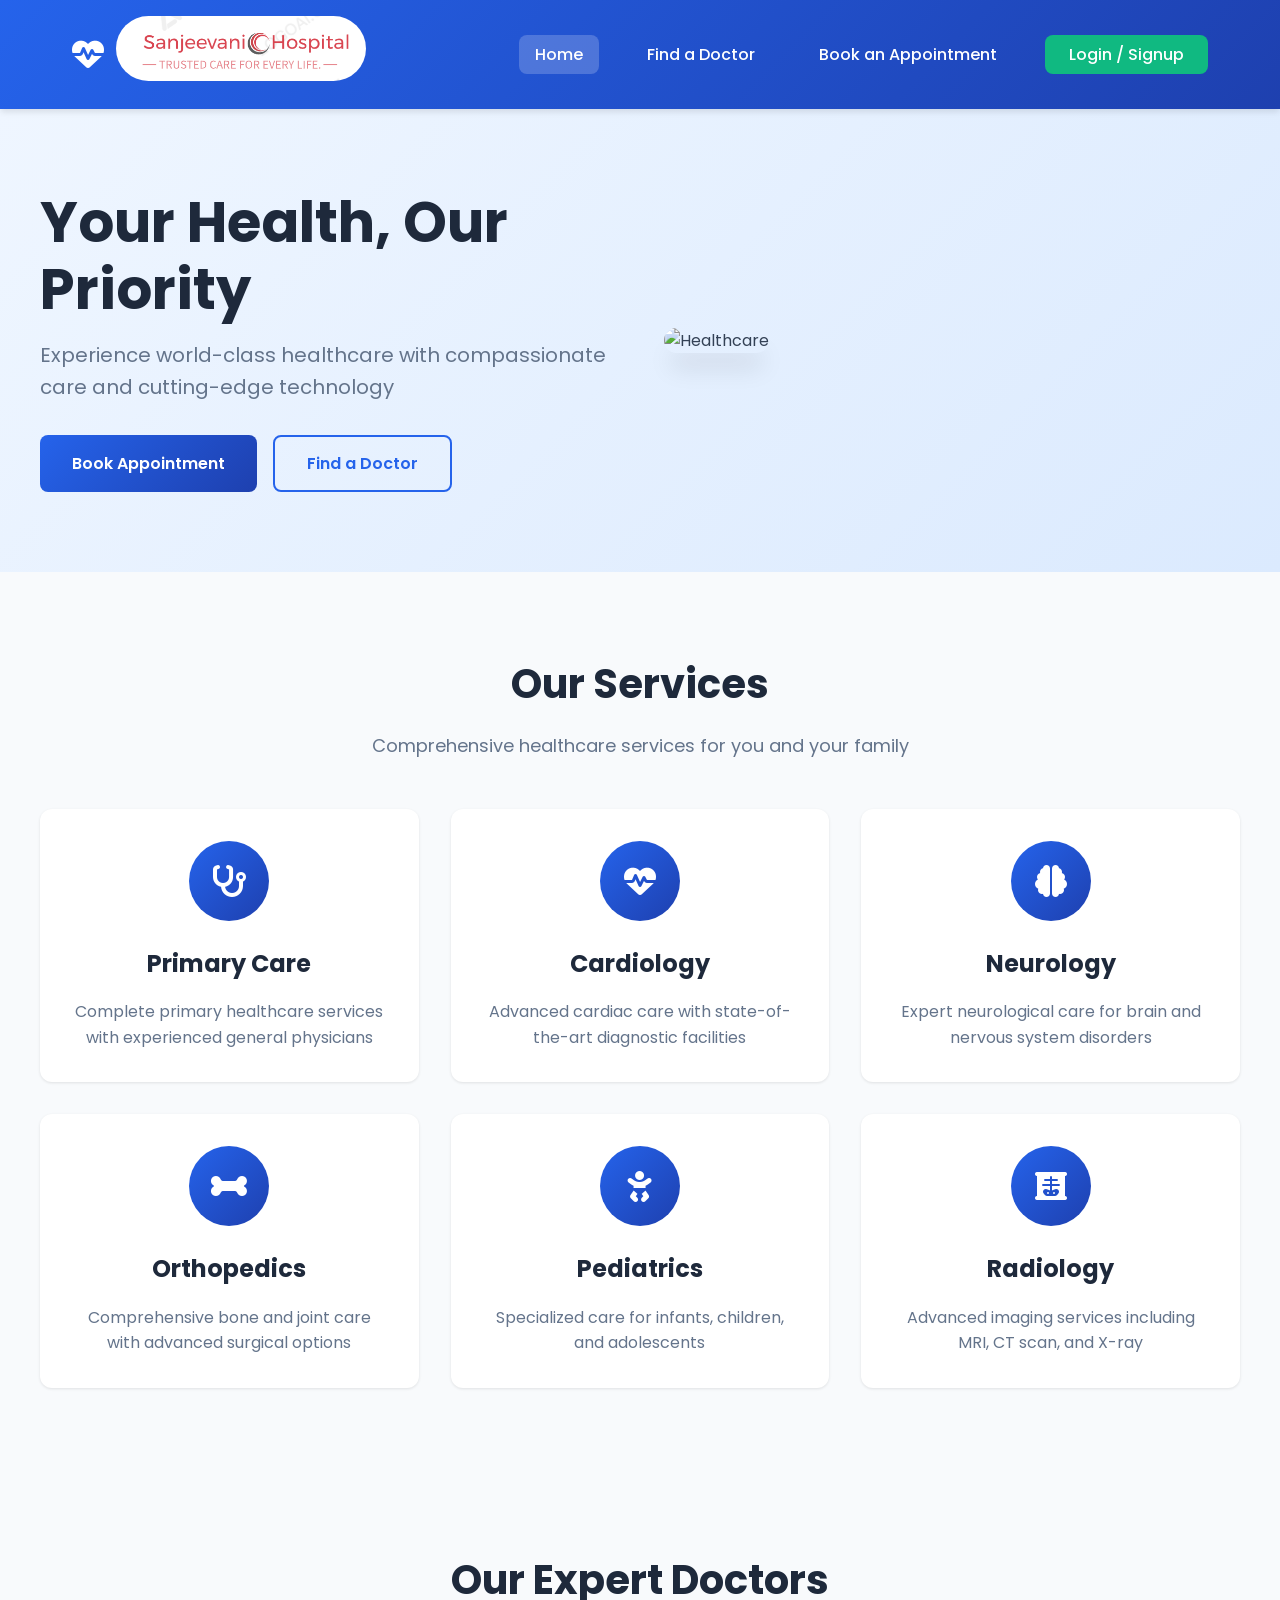
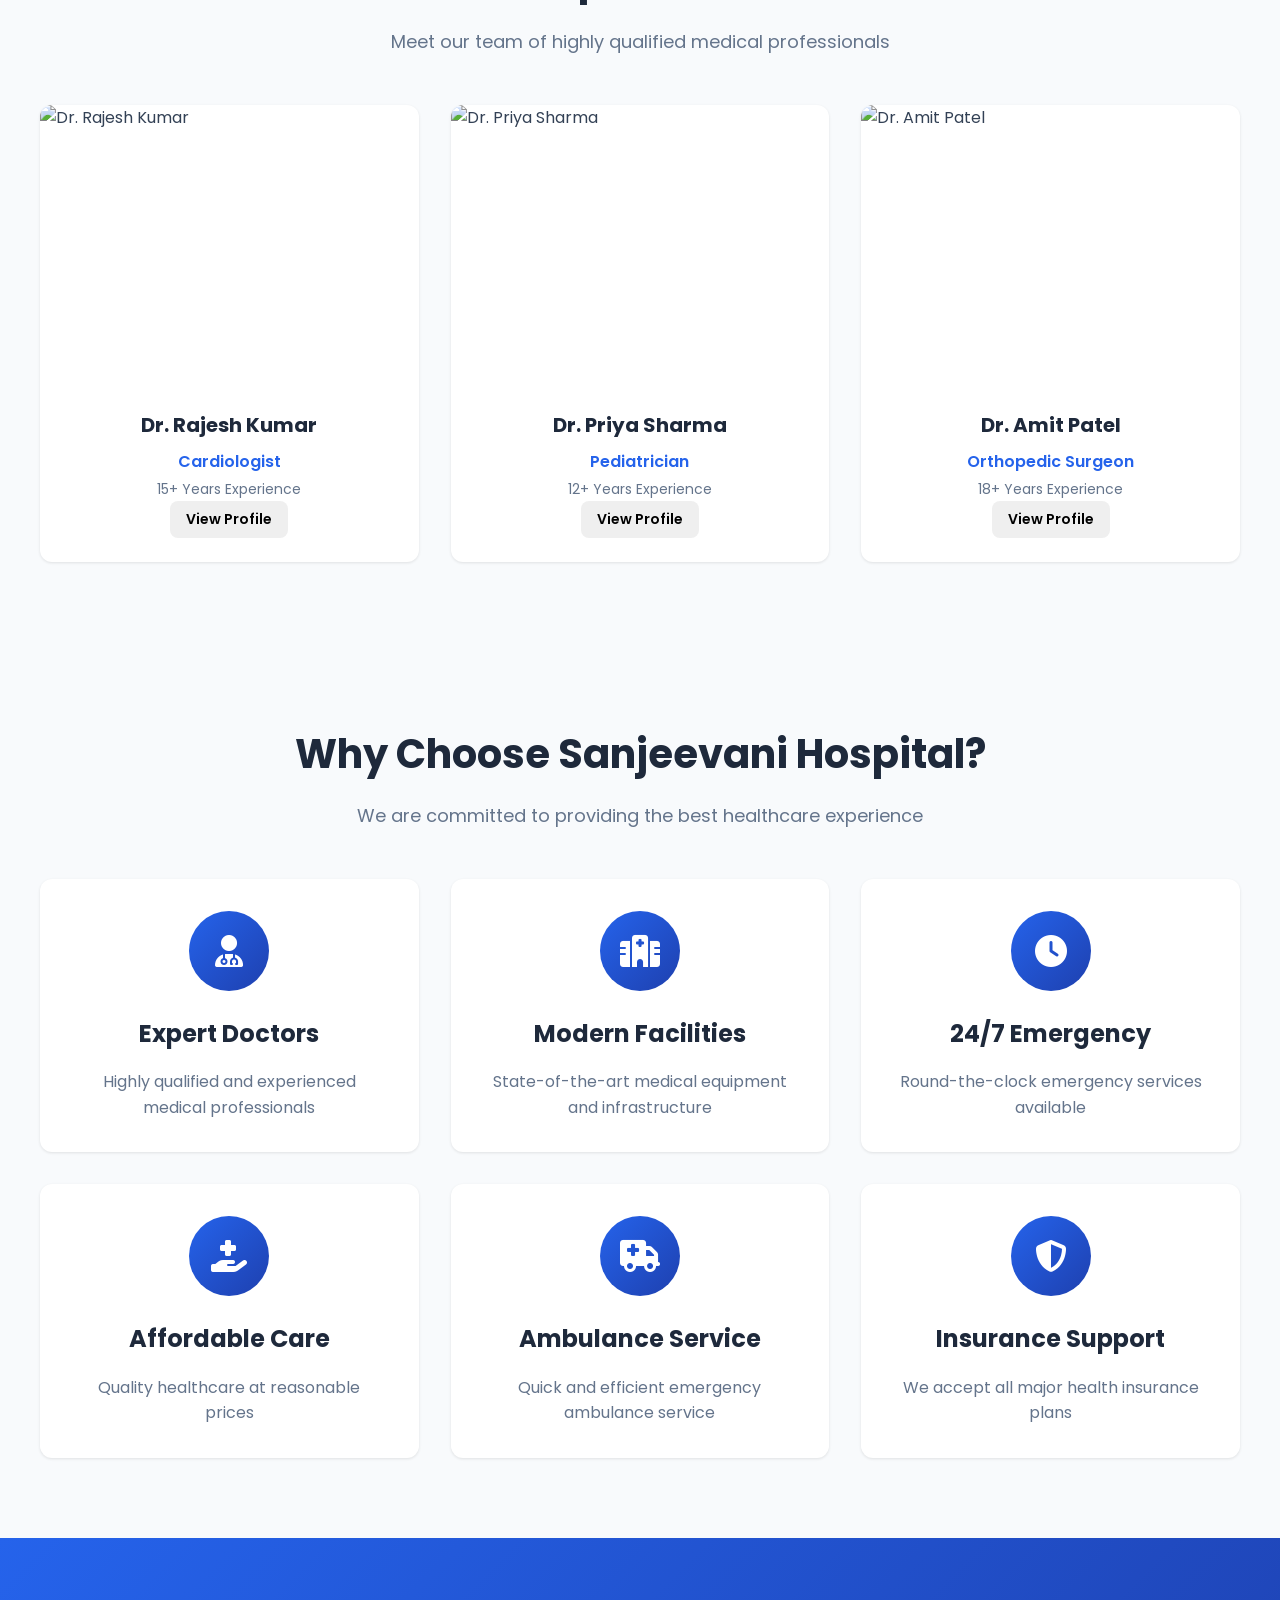
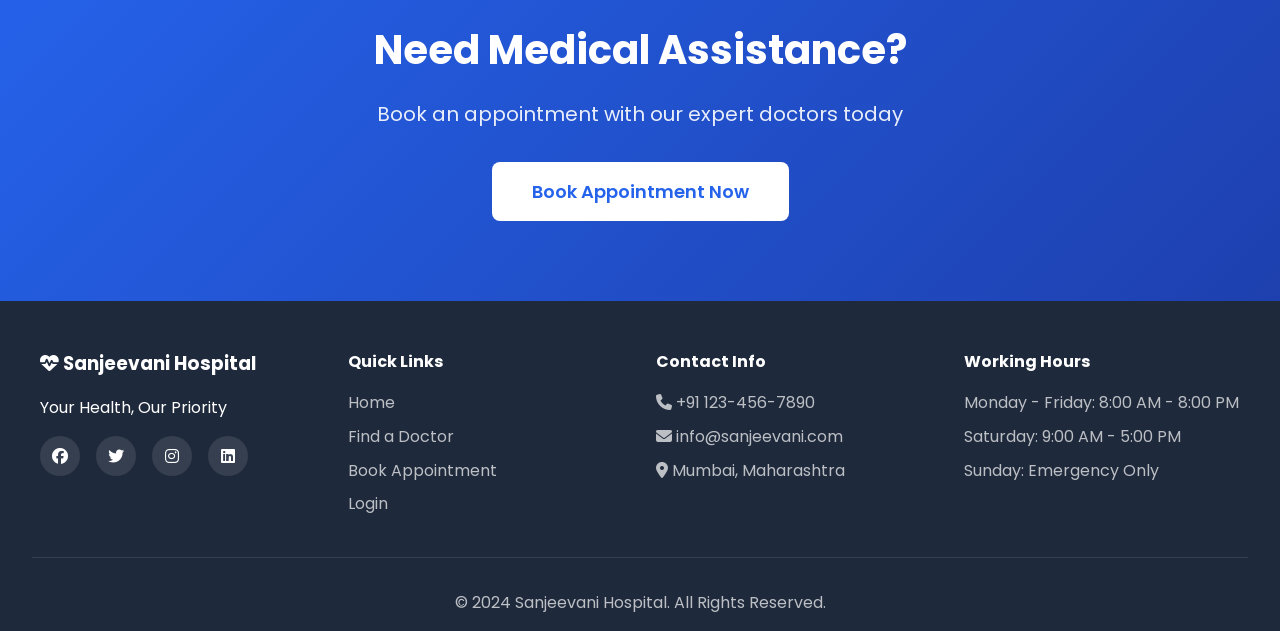
==== index.html @ fcd875a5 "initial frontend" ====
<!doctype html>
<html lang="en">
  <head>
    <meta charset="UTF-8" />
    <link rel="icon" type="image/svg+xml" href="/vite.svg" />
    <meta name="viewport" content="width=device-width, initial-scale=1.0" />
    <title>Sanjeevani Hospital</title>
      <link rel="icon" type="image/png" href="resources\logo1.png">


    <!-- Google Fonts -->
    <link href="https://fonts.googleapis.com/css2?family=Poppins:wght@300;400;500;600;700&family=Roboto:wght@300;400;500;700&display=swap" rel="stylesheet">

    <!-- Font Awesome Icons -->
    <link rel="stylesheet" href="https://cdnjs.cloudflare.com/ajax/libs/font-awesome/6.4.0/css/all.min.css">

    <link rel="stylesheet" href="style.css">
    <meta property="og:image" content="https://bolt.new/static/og_default.png">
    <meta name="twitter:card" content="summary_large_image">
    <meta name="twitter:image" content="https://bolt.new/static/og_default.png">
</head>
  <body>
    <!-- Navigation Bar -->
    <nav class="navbar">
      <div class="nav-container">
        <!-- Left Side: Brand Logo -->
        <div class="brand">
          <i class="fas fa-heartbeat"></i>
          <span><img src="resources\logo.png" width="250px" style="border-radius: 50px;"></span>
        </div>

        <!-- Right Side: Navigation Menu -->
        <ul class="nav-menu">
          <li><a href="#" data-page="home" class="nav-link active">Home</a></li>
          <li><a href="find-doctor.html" data-page="find-doctor" class="nav-link">Find a Doctor</a></li>
          <li><a href="book-appointment.html" data-page="book-appointment" class="nav-link">Book an Appointment</a></li>
          <li><a href="login.html" data-page="login" class="nav-link login-btn">Login / Signup</a></li>
        </ul>

        <!-- Mobile Menu Toggle -->
        <div class="mobile-menu-toggle">
          <i class="fas fa-bars"></i>
        </div>
      </div>
    </nav>

    <!-- Main Content Container -->
    <main id="main-content">
       <!-- Hero Section -->
    <section class="hero-section">
      <div class="hero-container">
        <div class="hero-content">
          <h1 class="hero-title fade-in">Your Health, Our Priority</h1>
          <p class="hero-subtitle fade-in-delay">Experience world-class healthcare with compassionate care and cutting-edge technology</p>
          <div class="hero-buttons fade-in-delay-2">
            <button class="btn btn-primary" data-page="book-appointment">Book Appointment</button>
            <button class="btn btn-secondary" data-page="find-doctor">Find a Doctor</button>
          </div>
        </div>
        <div class="hero-image">
          <img src="https://images.pexels.com/photos/4386467/pexels-photo-4386467.jpeg?auto=compress&cs=tinysrgb&w=800" alt="Healthcare" class="float-animation">
        </div>
      </div>
    </section>

    <!-- Services Section -->
    <section class="services-section">
      <div class="section-container">
        <h2 class="section-title">Our Services</h2>
        <p class="section-subtitle">Comprehensive healthcare services for you and your family</p>

        <div class="services-grid">
          <div class="service-card">
            <div class="service-icon">
              <i class="fas fa-stethoscope"></i>
            </div>
            <h3>Primary Care</h3>
            <p>Complete primary healthcare services with experienced general physicians</p>
          </div>

          <div class="service-card">
            <div class="service-icon">
              <i class="fas fa-heartbeat"></i>
            </div>
            <h3>Cardiology</h3>
            <p>Advanced cardiac care with state-of-the-art diagnostic facilities</p>
          </div>

          <div class="service-card">
            <div class="service-icon">
              <i class="fas fa-brain"></i>
            </div>
            <h3>Neurology</h3>
            <p>Expert neurological care for brain and nervous system disorders</p>
          </div>

          <div class="service-card">
            <div class="service-icon">
              <i class="fas fa-bone"></i>
            </div>
            <h3>Orthopedics</h3>
            <p>Comprehensive bone and joint care with advanced surgical options</p>
          </div>

          <div class="service-card">
            <div class="service-icon">
              <i class="fas fa-baby"></i>
            </div>
            <h3>Pediatrics</h3>
            <p>Specialized care for infants, children, and adolescents</p>
          </div>

          <div class="service-card">
            <div class="service-icon">
              <i class="fas fa-x-ray"></i>
            </div>
            <h3>Radiology</h3>
            <p>Advanced imaging services including MRI, CT scan, and X-ray</p>
          </div>
        </div>
      </div>
    </section>

    <!-- Featured Doctors Section -->
    <section class="featured-doctors-section">
      <div class="section-container">
        <h2 class="section-title">Our Expert Doctors</h2>
        <p class="section-subtitle">Meet our team of highly qualified medical professionals</p>

        <div class="doctors-grid">
          <div class="doctor-card">
            <div class="doctor-image">
              <img src="https://images.pexels.com/photos/5215024/pexels-photo-5215024.jpeg?auto=compress&cs=tinysrgb&w=400" alt="Dr. Rajesh Kumar">
            </div>
            <div class="doctor-info">
              <h3>Dr. Rajesh Kumar</h3>
              <p class="specialization">Cardiologist</p>
              <p class="experience">15+ Years Experience</p>
              <button class="btn btn-small" data-page="find-doctor">View Profile</button>
            </div>
          </div>

          <div class="doctor-card">
            <div class="doctor-image">
              <img src="https://images.pexels.com/photos/5327585/pexels-photo-5327585.jpeg?auto=compress&cs=tinysrgb&w=400" alt="Dr. Priya Sharma">
            </div>
            <div class="doctor-info">
              <h3>Dr. Priya Sharma</h3>
              <p class="specialization">Pediatrician</p>
              <p class="experience">12+ Years Experience</p>
              <button class="btn btn-small" data-page="find-doctor">View Profile</button>
            </div>
          </div>

          <div class="doctor-card">
            <div class="doctor-image">
              <img src="https://images.pexels.com/photos/5452293/pexels-photo-5452293.jpeg?auto=compress&cs=tinysrgb&w=400" alt="Dr. Amit Patel">
            </div>
            <div class="doctor-info">
              <h3>Dr. Amit Patel</h3>
              <p class="specialization">Orthopedic Surgeon</p>
              <p class="experience">18+ Years Experience</p>
              <button class="btn btn-small" data-page="find-doctor">View Profile</button>
            </div>
          </div>
        </div>
      </div>
    </section>

    <!-- Why Choose Us Section -->
    <section class="why-choose-section">
      <div class="section-container">
        <h2 class="section-title">Why Choose Sanjeevani Hospital?</h2>
        <p class="section-subtitle">We are committed to providing the best healthcare experience</p>

        <div class="features-grid">
          <div class="feature-card">
            <div class="feature-icon">
              <i class="fas fa-user-md"></i>
            </div>
            <h3>Expert Doctors</h3>
            <p>Highly qualified and experienced medical professionals</p>
          </div>

          <div class="feature-card">
            <div class="feature-icon">
              <i class="fas fa-hospital"></i>
            </div>
            <h3>Modern Facilities</h3>
            <p>State-of-the-art medical equipment and infrastructure</p>
          </div>

          <div class="feature-card">
            <div class="feature-icon">
              <i class="fas fa-clock"></i>
            </div>
            <h3>24/7 Emergency</h3>
            <p>Round-the-clock emergency services available</p>
          </div>

          <div class="feature-card">
            <div class="feature-icon">
              <i class="fas fa-hand-holding-medical"></i>
            </div>
            <h3>Affordable Care</h3>
            <p>Quality healthcare at reasonable prices</p>
          </div>

          <div class="feature-card">
            <div class="feature-icon">
              <i class="fas fa-ambulance"></i>
            </div>
            <h3>Ambulance Service</h3>
            <p>Quick and efficient emergency ambulance service</p>
          </div>

          <div class="feature-card">
            <div class="feature-icon">
              <i class="fas fa-shield-alt"></i>
            </div>
            <h3>Insurance Support</h3>
            <p>We accept all major health insurance plans</p>
          </div>
        </div>
      </div>
    </section>

    <!-- Call to Action Section -->
    <section class="cta-section">
      <div class="cta-container">
        <h2>Need Medical Assistance?</h2>
        <p>Book an appointment with our expert doctors today</p>
        <button class="btn btn-large btn-white" data-page="book-appointment">Book Appointment Now</button>
      </div>
    </section>
    </main>

    <!-- Footer -->
    <footer class="footer">
      <div class="footer-container">
        <div class="footer-section">
          <h3><i class="fas fa-heartbeat"></i> Sanjeevani Hospital</h3>
          <p>Your Health, Our Priority</p>
          <div class="social-icons">
            <a href="#"><i class="fab fa-facebook"></i></a>
            <a href="#"><i class="fab fa-twitter"></i></a>
            <a href="#"><i class="fab fa-instagram"></i></a>
            <a href="#"><i class="fab fa-linkedin"></i></a>
          </div>
        </div>

        <div class="footer-section">
          <h4>Quick Links</h4>
          <ul>
            <li><a href="#" data-page="home">Home</a></li>
            <li><a href="#" data-page="find-doctor">Find a Doctor</a></li>
            <li><a href="#" data-page="book-appointment">Book Appointment</a></li>
            <li><a href="#" data-page="login">Login</a></li>
          </ul>
        </div>

        <div class="footer-section">
          <h4>Contact Info</h4>
          <ul>
            <li><i class="fas fa-phone"></i> +91 123-456-7890</li>
            <li><i class="fas fa-envelope"></i> info@sanjeevani.com</li>
            <li><i class="fas fa-map-marker-alt"></i> Mumbai, Maharashtra</li>
          </ul>
        </div>

        <div class="footer-section">
          <h4>Working Hours</h4>
          <ul>
            <li>Monday - Friday: 8:00 AM - 8:00 PM</li>
            <li>Saturday: 9:00 AM - 5:00 PM</li>
            <li>Sunday: Emergency Only</li>
          </ul>
        </div>
      </div>

      <div class="footer-bottom">
        <p>&copy; 2024 Sanjeevani Hospital. All Rights Reserved.</p>
      </div>
    </footer>

    <script type="module" src="/main.js"></script>
  </body>
</html>
---- style.css ----
* {
  margin: 0;
  padding: 0;
  box-sizing: border-box;
}

:root {
  --primary-color: #2563eb;
  --secondary-color: #10b981;
  --accent-color: #f59e0b;
  --danger-color: #ef4444;
  --dark-color: #1e293b;
  --light-color: #f8fafc;
  --text-dark: #334155;
  --text-light: #64748b;
  --border-color: #e2e8f0;
  --shadow: 0 1px 3px 0 rgb(0 0 0 / 0.1);
  --shadow-md: 0 4px 6px -1px rgb(0 0 0 / 0.1);
  --shadow-lg: 0 10px 15px -3px rgb(0 0 0 / 0.1);
  --shadow-xl: 0 20px 25px -5px rgb(0 0 0 / 0.1);
}

body {
  font-family: 'Poppins', sans-serif;
  background-color: var(--light-color);
  color: var(--text-dark);
  line-height: 1.6;
  overflow-x: hidden;
}

a {
  text-decoration: none;
  color: inherit;
}

img {
  max-width: 100%;
  height: auto;
}

.navbar {
  background: linear-gradient(135deg, var(--primary-color), #1e40af);
  padding: 1rem 0;
  position: sticky;
  top: 0;
  z-index: 1000;
  box-shadow: var(--shadow-md);
}

.nav-container {
  max-width: 1200px;
  margin: 0 auto;
  padding: 0 2rem;
  display: flex;
  justify-content: space-between;
  align-items: center;
}

.brand {
  display: flex;
  align-items: center;
  gap: 0.75rem;
  color: white;
  font-size: 1.5rem;
  font-weight: 700;
  cursor: pointer;
}

.brand i {
  font-size: 2rem;
  animation: pulse 2s infinite;
}

.nav-menu {
  display: flex;
  gap: 2rem;
  list-style: none;
  align-items: center;
}

.nav-link {
  color: white;
  font-weight: 500;
  padding: 0.5rem 1rem;
  border-radius: 8px;
  transition: all 0.3s ease;
  position: relative;
}

.nav-link:hover {
  background-color: rgba(255, 255, 255, 0.1);
  transform: translateY(-2px);
}

.nav-link.active {
  background-color: rgba(255, 255, 255, 0.2);
}

.nav-link.login-btn {
  background-color: var(--secondary-color);
  padding: 0.5rem 1.5rem;
}

.nav-link.login-btn:hover {
  background-color: #059669;
  transform: translateY(-2px);
}

.mobile-menu-toggle {
  display: none;
  color: white;
  font-size: 1.5rem;
  cursor: pointer;
}

#main-content {
  min-height: calc(100vh - 80px);
  padding-top: 0;
}

.hero-section {
  background: linear-gradient(135deg, #eff6ff 0%, #dbeafe 100%);
  padding: 5rem 2rem;
}

.hero-container {
  max-width: 1200px;
  margin: 0 auto;
  display: grid;
  grid-template-columns: 1fr 1fr;
  gap: 3rem;
  align-items: center;
}

.hero-content {
  text-align: left;
}

.hero-title {
  font-size: 3.5rem;
  font-weight: 700;
  color: var(--dark-color);
  line-height: 1.2;
  margin-bottom: 1rem;
}

.hero-subtitle {
  font-size: 1.25rem;
  color: var(--text-light);
  margin-bottom: 2rem;
}

.hero-buttons {
  display: flex;
  gap: 1rem;
  flex-wrap: wrap;
}

.hero-image img {
  border-radius: 20px;
  box-shadow: var(--shadow-xl);
  width: 100%;
  height: auto;
}

.btn {
  padding: 0.875rem 2rem;
  border: none;
  border-radius: 8px;
  font-weight: 600;
  cursor: pointer;
  transition: all 0.3s ease;
  display: inline-flex;
  align-items: center;
  gap: 0.5rem;
  font-family: inherit;
  font-size: 1rem;
}

.btn-primary {
  background: linear-gradient(135deg, var(--primary-color), #1e40af);
  color: white;
}

.btn-primary:hover {
  transform: translateY(-2px);
  box-shadow: var(--shadow-lg);
}

.btn-secondary {
  background-color: transparent;
  color: var(--primary-color);
  border: 2px solid var(--primary-color);
}

.btn-secondary:hover {
  background-color: var(--primary-color);
  color: white;
  transform: translateY(-2px);
}

.btn-small {
  padding: 0.5rem 1rem;
  font-size: 0.875rem;
}

.btn-large {
  padding: 1rem 2.5rem;
  font-size: 1.125rem;
}

.btn-block {
  width: 100%;
  justify-content: center;
}

.btn-white {
  background-color: white;
  color: var(--primary-color);
}

.btn-white:hover {
  background-color: var(--light-color);
  transform: translateY(-2px);
}

.services-section,
.featured-doctors-section,
.why-choose-section {
  padding: 5rem 2rem;
}

.section-container {
  max-width: 1200px;
  margin: 0 auto;
}

.section-title {
  font-size: 2.5rem;
  font-weight: 700;
  text-align: center;
  color: var(--dark-color);
  margin-bottom: 1rem;
}

.section-subtitle {
  text-align: center;
  color: var(--text-light);
  font-size: 1.125rem;
  margin-bottom: 3rem;
}

.services-grid,
.features-grid {
  display: grid;
  grid-template-columns: repeat(auto-fit, minmax(300px, 1fr));
  gap: 2rem;
}

.service-card,
.feature-card {
  background: white;
  padding: 2rem;
  border-radius: 12px;
  box-shadow: var(--shadow);
  transition: all 0.3s ease;
  text-align: center;
}

.service-card:hover,
.feature-card:hover {
  transform: translateY(-10px);
  box-shadow: var(--shadow-xl);
}

.service-icon,
.feature-icon {
  width: 80px;
  height: 80px;
  margin: 0 auto 1.5rem;
  background: linear-gradient(135deg, var(--primary-color), #1e40af);
  border-radius: 50%;
  display: flex;
  align-items: center;
  justify-content: center;
  color: white;
  font-size: 2rem;
}

.service-card h3,
.feature-card h3 {
  font-size: 1.5rem;
  margin-bottom: 1rem;
  color: var(--dark-color);
}

.service-card p,
.feature-card p {
  color: var(--text-light);
}

.doctors-grid {
  display: grid;
  grid-template-columns: repeat(auto-fit, minmax(280px, 1fr));
  gap: 2rem;
}

.doctor-card {
  background: white;
  border-radius: 12px;
  overflow: hidden;
  box-shadow: var(--shadow);
  transition: all 0.3s ease;
}

.doctor-card:hover {
  transform: translateY(-10px);
  box-shadow: var(--shadow-xl);
}

.doctor-image {
  height: 280px;
  overflow: hidden;
}

.doctor-image img {
  width: 100%;
  height: 100%;
  object-fit: cover;
  transition: transform 0.3s ease;
}

.doctor-card:hover .doctor-image img {
  transform: scale(1.1);
}

.doctor-info {
  padding: 1.5rem;
  text-align: center;
}

.doctor-info h3 {
  font-size: 1.25rem;
  color: var(--dark-color);
  margin-bottom: 0.5rem;
}

.specialization {
  color: var(--primary-color);
  font-weight: 600;
  margin-bottom: 0.25rem;
}

.experience {
  color: var(--text-light);
  font-size: 0.875rem;
}

.cta-section {
  background: linear-gradient(135deg, var(--primary-color), #1e40af);
  padding: 5rem 2rem;
  text-align: center;
  color: white;
}

.cta-container h2 {
  font-size: 2.5rem;
  margin-bottom: 1rem;
}

.cta-container p {
  font-size: 1.25rem;
  margin-bottom: 2rem;
  opacity: 0.9;
}

.footer {
  background-color: var(--dark-color);
  color: white;
  padding: 3rem 2rem 1rem;
}

.footer-container {
  max-width: 1200px;
  margin: 0 auto;
  display: grid;
  grid-template-columns: repeat(auto-fit, minmax(250px, 1fr));
  gap: 2rem;
  margin-bottom: 2rem;
}

.footer-section h3,
.footer-section h4 {
  margin-bottom: 1rem;
}

.footer-section ul {
  list-style: none;
}

.footer-section ul li {
  margin-bottom: 0.5rem;
  color: rgba(255, 255, 255, 0.7);
}

.footer-section ul li:hover {
  color: white;
  cursor: pointer;
}

.social-icons {
  display: flex;
  gap: 1rem;
  margin-top: 1rem;
}

.social-icons a {
  width: 40px;
  height: 40px;
  background-color: rgba(255, 255, 255, 0.1);
  border-radius: 50%;
  display: flex;
  align-items: center;
  justify-content: center;
  transition: all 0.3s ease;
}

.social-icons a:hover {
  background-color: var(--primary-color);
  transform: translateY(-3px);
}

.footer-bottom {
  text-align: center;
  padding-top: 2rem;
  border-top: 1px solid rgba(255, 255, 255, 0.1);
  color: rgba(255, 255, 255, 0.7);
}

.find-doctor-section {
  padding: 3rem 2rem;
  min-height: calc(100vh - 80px);
}

.page-title {
  font-size: 2.5rem;
  font-weight: 700;
  text-align: center;
  color: var(--dark-color);
  margin-bottom: 0.5rem;
}

.page-subtitle {
  text-align: center;
  color: var(--text-light);
  font-size: 1.125rem;
  margin-bottom: 2rem;
}

.search-filter-container {
  display: flex;
  gap: 1rem;
  margin-bottom: 3rem;
  flex-wrap: wrap;
}

.search-box {
  flex: 1;
  min-width: 300px;
  position: relative;
}

.search-box i {
  position: absolute;
  left: 1rem;
  top: 50%;
  transform: translateY(-50%);
  color: var(--text-light);
}

.search-box input {
  width: 100%;
  padding: 1rem 1rem 1rem 3rem;
  border: 2px solid var(--border-color);
  border-radius: 8px;
  font-size: 1rem;
  font-family: inherit;
  transition: all 0.3s ease;
}

.search-box input:focus {
  outline: none;
  border-color: var(--primary-color);
}

.filter-box select {
  padding: 1rem 2rem;
  border: 2px solid var(--border-color);
  border-radius: 8px;
  font-size: 1rem;
  font-family: inherit;
  cursor: pointer;
  transition: all 0.3s ease;
  background-color: white;
}

.filter-box select:focus {
  outline: none;
  border-color: var(--primary-color);
}

.doctors-list-grid {
  display: grid;
  grid-template-columns: repeat(auto-fill, minmax(320px, 1fr));
  gap: 2rem;
}

.doctor-list-card {
  background: white;
  border-radius: 12px;
  overflow: hidden;
  box-shadow: var(--shadow);
  transition: all 0.3s ease;
}

.doctor-list-card:hover {
  transform: translateY(-5px);
  box-shadow: var(--shadow-xl);
}

.doctor-card-image {
  height: 250px;
  overflow: hidden;
  position: relative;
}

.doctor-card-image img {
  width: 100%;
  height: 100%;
  object-fit: cover;
}

.doctor-rating {
  position: absolute;
  top: 1rem;
  right: 1rem;
  background-color: var(--secondary-color);
  color: white;
  padding: 0.5rem 1rem;
  border-radius: 20px;
  font-weight: 600;
  display: flex;
  align-items: center;
  gap: 0.25rem;
}

.doctor-card-content {
  padding: 1.5rem;
}

.doctor-card-content h3 {
  font-size: 1.25rem;
  color: var(--dark-color);
  margin-bottom: 1rem;
}

.doctor-card-content p {
  color: var(--text-light);
  margin-bottom: 0.75rem;
  display: flex;
  align-items: center;
  gap: 0.5rem;
}

.doctor-card-content p i {
  color: var(--primary-color);
}

.book-appointment-section {
  padding: 3rem 2rem;
  min-height: calc(100vh - 80px);
  background: linear-gradient(135deg, #eff6ff 0%, #dbeafe 100%);
}

.form-container {
  max-width: 900px;
  margin: 0 auto;
  background: white;
  padding: 3rem;
  border-radius: 12px;
  box-shadow: var(--shadow-lg);
}

.appointment-form {
  margin-top: 2rem;
}

.form-grid {
  display: grid;
  grid-template-columns: repeat(auto-fit, minmax(250px, 1fr));
  gap: 1.5rem;
}

.form-group {
  display: flex;
  flex-direction: column;
}

.form-group.full-width {
  grid-column: 1 / -1;
}

.form-group label {
  margin-bottom: 0.5rem;
  font-weight: 500;
  color: var(--dark-color);
  display: flex;
  align-items: center;
  gap: 0.5rem;
}

.form-group label i {
  color: var(--primary-color);
}

.form-group input,
.form-group select,
.form-group textarea {
  padding: 0.875rem;
  border: 2px solid var(--border-color);
  border-radius: 8px;
  font-size: 1rem;
  font-family: inherit;
  transition: all 0.3s ease;
}

.form-group input:focus,
.form-group select:focus,
.form-group textarea:focus {
  outline: none;
  border-color: var(--primary-color);
}

.form-group textarea {
  resize: vertical;
}

.modal {
  display: none;
  position: fixed;
  top: 0;
  left: 0;
  width: 100%;
  height: 100%;
  background-color: rgba(0, 0, 0, 0.5);
  z-index: 2000;
  align-items: center;
  justify-content: center;
  animation: fadeIn 0.3s ease;
}

.modal-content {
  background: white;
  padding: 2rem;
  border-radius: 12px;
  max-width: 500px;
  width: 90%;
  max-height: 90vh;
  overflow-y: auto;
  position: relative;
  animation: slideUp 0.3s ease;
}

.modal-header {
  display: flex;
  justify-content: space-between;
  align-items: center;
  margin-bottom: 1.5rem;
}

.modal-header h2 {
  color: var(--dark-color);
  font-size: 1.75rem;
  display: flex;
  align-items: center;
  gap: 0.5rem;
}

.close-modal {
  background: none;
  border: none;
  font-size: 2rem;
  cursor: pointer;
  color: var(--text-light);
  padding: 0;
  width: 30px;
  height: 30px;
  display: flex;
  align-items: center;
  justify-content: center;
  transition: all 0.3s ease;
}

.close-modal:hover {
  color: var(--danger-color);
  transform: rotate(90deg);
}

.success-modal {
  text-align: center;
}

.success-icon {
  width: 80px;
  height: 80px;
  margin: 0 auto 1rem;
  background: linear-gradient(135deg, var(--secondary-color), #059669);
  border-radius: 50%;
  display: flex;
  align-items: center;
  justify-content: center;
  color: white;
  font-size: 3rem;
}

.appointment-details {
  background-color: var(--light-color);
  padding: 1.5rem;
  border-radius: 8px;
  margin: 1.5rem 0;
  text-align: left;
}

.detail-row {
  padding: 0.5rem 0;
  border-bottom: 1px solid var(--border-color);
  display: flex;
  justify-content: space-between;
}

.detail-row:last-child {
  border-bottom: none;
}

.login-section {
  padding: 3rem 2rem;
  min-height: calc(100vh - 80px);
  background: linear-gradient(135deg, #eff6ff 0%, #dbeafe 100%);
  display: flex;
  align-items: center;
  justify-content: center;
}

.login-container {
  max-width: 900px;
  width: 100%;
}

.login-type-cards {
  display: grid;
  grid-template-columns: repeat(auto-fit, minmax(300px, 1fr));
  gap: 2rem;
  margin-top: 2rem;
}

.login-type-card {
  background: white;
  padding: 3rem;
  border-radius: 12px;
  box-shadow: var(--shadow-lg);
  text-align: center;
  cursor: pointer;
  transition: all 0.3s ease;
}

.login-type-card:hover {
  transform: translateY(-10px);
  box-shadow: var(--shadow-xl);
}

.login-type-icon {
  width: 100px;
  height: 100px;
  margin: 0 auto 1.5rem;
  background: linear-gradient(135deg, var(--primary-color), #1e40af);
  border-radius: 50%;
  display: flex;
  align-items: center;
  justify-content: center;
  color: white;
  font-size: 3rem;
}

.login-type-card h3 {
  font-size: 1.75rem;
  margin-bottom: 1rem;
  color: var(--dark-color);
}

.login-type-card p {
  color: var(--text-light);
}

.login-modal {
  max-width: 450px;
}

.tab-container {
  display: flex;
  gap: 0.5rem;
  margin-bottom: 2rem;
}

.tab-btn {
  flex: 1;
  padding: 0.875rem;
  border: 2px solid var(--border-color);
  background-color: white;
  border-radius: 8px;
  font-weight: 600;
  cursor: pointer;
  transition: all 0.3s ease;
  font-family: inherit;
}

.tab-btn.active {
  background-color: var(--primary-color);
  color: white;
  border-color: var(--primary-color);
}

.auth-form {
  display: none;
}

.auth-form.active {
  display: block;
}

.form-note {
  text-align: center;
  color: var(--text-light);
  font-size: 0.875rem;
  margin-top: 1rem;
}

.dashboard-section {
  padding: 2rem;
  min-height: calc(100vh - 80px);
  background-color: #f1f5f9;
}

.dashboard-header {
  display: flex;
  justify-content: space-between;
  align-items: center;
  margin-bottom: 2rem;
  flex-wrap: wrap;
  gap: 1rem;
}

.dashboard-title h1 {
  font-size: 2rem;
  color: var(--dark-color);
  margin-bottom: 0.25rem;
}

.dashboard-title p {
  color: var(--text-light);
}

.dashboard-container {
  max-width: 1400px;
  margin: 0 auto;
  display: flex;
  flex-direction: column;
  gap: 2rem;
}

.dashboard-card {
  background: white;
  border-radius: 12px;
  box-shadow: var(--shadow);
  overflow: hidden;
}

.card-header {
  padding: 1.5rem;
  border-bottom: 1px solid var(--border-color);
  display: flex;
  justify-content: space-between;
  align-items: center;
  flex-wrap: wrap;
  gap: 1rem;
}

.card-header h2 {
  font-size: 1.5rem;
  color: var(--dark-color);
  display: flex;
  align-items: center;
  gap: 0.5rem;
}

.card-body {
  padding: 1.5rem;
}

.profile-card {
  background: linear-gradient(135deg, var(--primary-color), #1e40af);
  color: white;
}

.profile-card .card-header {
  border-bottom-color: rgba(255, 255, 255, 0.2);
}

.profile-card h2 {
  color: white;
}

.profile-info {
  display: flex;
  gap: 2rem;
  align-items: center;
}

.profile-avatar {
  font-size: 5rem;
  color: rgba(255, 255, 255, 0.9);
}

.profile-details {
  flex: 1;
  display: grid;
  grid-template-columns: repeat(auto-fit, minmax(200px, 1fr));
  gap: 1rem;
}

.detail-item {
  display: flex;
  flex-direction: column;
  gap: 0.25rem;
}

.detail-item label {
  font-size: 0.875rem;
  opacity: 0.9;
  font-weight: 500;
}

.detail-item span {
  font-size: 1.125rem;
  font-weight: 600;
}

.stats-grid {
  display: grid;
  grid-template-columns: repeat(auto-fit, minmax(250px, 1fr));
  gap: 2rem;
}

.stat-card {
  background: white;
  padding: 2rem;
  border-radius: 12px;
  box-shadow: var(--shadow);
  display: flex;
  align-items: center;
  gap: 1.5rem;
  transition: all 0.3s ease;
}

.stat-card:hover {
  transform: translateY(-5px);
  box-shadow: var(--shadow-lg);
}

.stat-icon {
  width: 60px;
  height: 60px;
  border-radius: 12px;
  display: flex;
  align-items: center;
  justify-content: center;
  color: white;
  font-size: 1.75rem;
}

.stat-icon.blue {
  background: linear-gradient(135deg, var(--primary-color), #1e40af);
}

.stat-icon.green {
  background: linear-gradient(135deg, var(--secondary-color), #059669);
}

.stat-icon.orange {
  background: linear-gradient(135deg, var(--accent-color), #d97706);
}

.stat-icon.purple {
  background: linear-gradient(135deg, #8b5cf6, #6d28d9);
}

.stat-info h3 {
  font-size: 2rem;
  font-weight: 700;
  color: var(--dark-color);
  margin-bottom: 0.25rem;
}

.stat-info p {
  color: var(--text-light);
  font-size: 0.875rem;
}

.table-responsive {
  overflow-x: auto;
}

.appointments-table,
.data-table {
  width: 100%;
  border-collapse: collapse;
}

.appointments-table th,
.appointments-table td,
.data-table th,
.data-table td {
  padding: 1rem;
  text-align: left;
  border-bottom: 1px solid var(--border-color);
}

.appointments-table th,
.data-table th {
  background-color: var(--light-color);
  font-weight: 600;
  color: var(--dark-color);
}

.appointments-table tr:hover,
.data-table tr:hover {
  background-color: var(--light-color);
}

.status-badge {
  padding: 0.375rem 0.75rem;
  border-radius: 20px;
  font-size: 0.875rem;
  font-weight: 600;
  display: inline-block;
}

.status-badge.confirmed {
  background-color: #d1fae5;
  color: #065f46;
}

.status-badge.pending {
  background-color: #fef3c7;
  color: #92400e;
}

.status-badge.completed {
  background-color: #dbeafe;
  color: #1e40af;
}

.status-badge.cancelled {
  background-color: #fee2e2;
  color: #991b1b;
}

.empty-state {
  text-align: center;
  padding: 3rem;
}

.empty-state i {
  font-size: 4rem;
  color: var(--text-light);
  margin-bottom: 1rem;
}

.empty-state h3 {
  font-size: 1.5rem;
  color: var(--dark-color);
  margin-bottom: 0.5rem;
}

.empty-state p {
  color: var(--text-light);
  margin-bottom: 1.5rem;
}

.empty-state-small {
  text-align: center;
  padding: 2rem;
  color: var(--text-light);
}

.timeline {
  position: relative;
  padding-left: 2rem;
}

.timeline::before {
  content: '';
  position: absolute;
  left: 0;
  top: 0;
  bottom: 0;
  width: 2px;
  background-color: var(--border-color);
}

.timeline-item {
  position: relative;
  padding-bottom: 1.5rem;
}

.timeline-marker {
  position: absolute;
  left: -2.375rem;
  top: 0.5rem;
  width: 12px;
  height: 12px;
  background-color: var(--primary-color);
  border-radius: 50%;
}

.timeline-date {
  font-size: 0.875rem;
  color: var(--text-light);
  margin-bottom: 0.25rem;
}

.timeline-title {
  font-weight: 600;
  color: var(--dark-color);
  margin-bottom: 0.25rem;
}

.timeline-description {
  color: var(--text-light);
  font-size: 0.875rem;
}

.records-list {
  display: flex;
  flex-direction: column;
  gap: 1rem;
}

.record-item {
  display: flex;
  gap: 1rem;
  padding: 1rem;
  background-color: var(--light-color);
  border-radius: 8px;
  transition: all 0.3s ease;
}

.record-item:hover {
  background-color: #e2e8f0;
  transform: translateX(5px);
}

.record-icon {
  width: 50px;
  height: 50px;
  background: linear-gradient(135deg, var(--primary-color), #1e40af);
  border-radius: 8px;
  display: flex;
  align-items: center;
  justify-content: center;
  color: white;
  font-size: 1.5rem;
  flex-shrink: 0;
}

.record-details h4 {
  color: var(--dark-color);
  margin-bottom: 0.25rem;
}

.record-details p {
  color: var(--text-light);
  font-size: 0.875rem;
  margin-bottom: 0.25rem;
}

.record-details .result {
  color: var(--secondary-color);
  font-weight: 600;
}

.admin-dashboard {
  display: flex;
  min-height: calc(100vh - 80px);
}

.admin-sidebar {
  width: 260px;
  background: linear-gradient(135deg, var(--dark-color), #0f172a);
  color: white;
  display: flex;
  flex-direction: column;
}

.sidebar-header {
  padding: 2rem 1.5rem;
  font-size: 1.5rem;
  font-weight: 700;
  display: flex;
  align-items: center;
  gap: 0.75rem;
  border-bottom: 1px solid rgba(255, 255, 255, 0.1);
}

.sidebar-nav {
  flex: 1;
  padding: 1.5rem 0;
}

.sidebar-link {
  display: flex;
  align-items: center;
  gap: 1rem;
  padding: 1rem 1.5rem;
  color: rgba(255, 255, 255, 0.7);
  transition: all 0.3s ease;
  font-weight: 500;
}

.sidebar-link:hover {
  background-color: rgba(255, 255, 255, 0.1);
  color: white;
}

.sidebar-link.active {
  background-color: var(--primary-color);
  color: white;
}

.sidebar-logout {
  margin: 1.5rem;
}

.admin-main {
  flex: 1;
  background-color: #f1f5f9;
  overflow-y: auto;
}

.admin-header {
  background: white;
  padding: 2rem;
  border-bottom: 1px solid var(--border-color);
}

.admin-header h1 {
  font-size: 2rem;
  color: var(--dark-color);
  margin-bottom: 0.25rem;
}

.admin-header p {
  color: var(--text-light);
}

#admin-content {
  padding: 2rem;
}

.admin-tab-content {
  display: flex;
  flex-direction: column;
  gap: 2rem;
}

.admin-stats-grid {
  display: grid;
  grid-template-columns: repeat(auto-fit, minmax(250px, 1fr));
  gap: 2rem;
}

.admin-stat-card {
  background: white;
  padding: 2rem;
  border-radius: 12px;
  box-shadow: var(--shadow);
  display: flex;
  align-items: center;
  gap: 1.5rem;
  transition: all 0.3s ease;
}

.admin-stat-card:hover {
  transform: translateY(-5px);
  box-shadow: var(--shadow-lg);
}

.stat-details h3 {
  font-size: 2.5rem;
  font-weight: 700;
  color: var(--dark-color);
  margin-bottom: 0.25rem;
}

.stat-details p {
  color: var(--text-light);
}

.charts-grid {
  display: grid;
  grid-template-columns: repeat(auto-fit, minmax(400px, 1fr));
  gap: 2rem;
}

.chart-card {
  background: white;
  padding: 2rem;
  border-radius: 12px;
  box-shadow: var(--shadow);
}

.chart-card h3 {
  font-size: 1.25rem;
  color: var(--dark-color);
  margin-bottom: 1.5rem;
  display: flex;
  align-items: center;
  gap: 0.5rem;
}

.bar-chart {
  display: flex;
  gap: 1rem;
  align-items: flex-end;
  height: 250px;
}

.bar-item {
  flex: 1;
  display: flex;
  flex-direction: column;
  align-items: center;
  gap: 0.5rem;
}

.bar {
  width: 100%;
  background: linear-gradient(135deg, var(--primary-color), #1e40af);
  border-radius: 4px 4px 0 0;
  display: flex;
  align-items: flex-end;
  justify-content: center;
  padding-bottom: 0.5rem;
  min-height: 30px;
  transition: all 0.3s ease;
  position: relative;
}

.bar:hover {
  opacity: 0.8;
}

.bar-value {
  color: white;
  font-weight: 600;
  font-size: 0.875rem;
}

.bar-label {
  font-size: 0.875rem;
  color: var(--text-light);
}

.pie-chart-legend {
  display: flex;
  flex-direction: column;
  gap: 1rem;
}

.legend-item {
  display: flex;
  align-items: center;
  gap: 1rem;
}

.legend-color {
  width: 20px;
  height: 20px;
  border-radius: 4px;
}

.legend-label {
  flex: 1;
  color: var(--text-dark);
}

.legend-value {
  font-weight: 600;
  color: var(--dark-color);
}

.admin-card {
  background: white;
  padding: 2rem;
  border-radius: 12px;
  box-shadow: var(--shadow);
}

.admin-card h3 {
  font-size: 1.5rem;
  color: var(--dark-color);
  margin-bottom: 1.5rem;
  display: flex;
  align-items: center;
  gap: 0.5rem;
}

.card-header-with-action {
  display: flex;
  justify-content: space-between;
  align-items: center;
  margin-bottom: 1.5rem;
  flex-wrap: wrap;
  gap: 1rem;
}

.filter-group {
  display: flex;
  gap: 1rem;
}

.btn-icon {
  background: none;
  border: none;
  color: var(--primary-color);
  font-size: 1.125rem;
  cursor: pointer;
  padding: 0.5rem;
  transition: all 0.3s ease;
}

.btn-icon:hover {
  color: var(--dark-color);
  transform: scale(1.1);
}

.schedules-grid {
  display: grid;
  grid-template-columns: repeat(auto-fill, minmax(300px, 1fr));
  gap: 1.5rem;
}

.schedule-card {
  background: white;
  border: 2px solid var(--border-color);
  border-radius: 12px;
  padding: 1.5rem;
  transition: all 0.3s ease;
}

.schedule-card:hover {
  border-color: var(--primary-color);
  box-shadow: var(--shadow-md);
}

.schedule-header {
  display: flex;
  justify-content: space-between;
  align-items: start;
  margin-bottom: 1rem;
}

.schedule-header h4 {
  color: var(--dark-color);
  font-size: 1.125rem;
}

.specialization-badge {
  background-color: var(--light-color);
  color: var(--primary-color);
  padding: 0.25rem 0.75rem;
  border-radius: 20px;
  font-size: 0.75rem;
  font-weight: 600;
}

.schedule-body p {
  color: var(--text-light);
  display: flex;
  align-items: center;
  gap: 0.5rem;
}

.no-data {
  text-align: center;
  color: var(--text-light);
  padding: 2rem;
}

.error-section {
  min-height: calc(100vh - 80px);
  display: flex;
  align-items: center;
  justify-content: center;
  background: linear-gradient(135deg, #eff6ff 0%, #dbeafe 100%);
}

.error-container {
  text-align: center;
  background: white;
  padding: 3rem;
  border-radius: 12px;
  box-shadow: var(--shadow-lg);
}

.error-container i {
  font-size: 4rem;
  color: var(--accent-color);
  margin-bottom: 1rem;
}

.error-container h2 {
  font-size: 2rem;
  color: var(--dark-color);
  margin-bottom: 1rem;
}

.error-container p {
  color: var(--text-light);
  margin-bottom: 2rem;
}

.notification {
  position: fixed;
  top: 100px;
  right: 2rem;
  background: white;
  padding: 1rem 1.5rem;
  border-radius: 8px;
  box-shadow: var(--shadow-xl);
  display: flex;
  align-items: center;
  gap: 1rem;
  z-index: 3000;
  transform: translateX(400px);
  transition: transform 0.3s ease;
}

.notification.show {
  transform: translateX(0);
}

.notification.success {
  border-left: 4px solid var(--secondary-color);
}

.notification.error {
  border-left: 4px solid var(--danger-color);
}

.notification i {
  font-size: 1.5rem;
}

.notification.success i {
  color: var(--secondary-color);
}

.notification.error i {
  color: var(--danger-color);
}

@keyframes fadeIn {
  from {
    opacity: 0;
  }
  to {
    opacity: 1;
  }
}

@keyframes slideUp {
  from {
    transform: translateY(50px);
    opacity: 0;
  }
  to {
    transform: translateY(0);
    opacity: 1;
  }
}

@keyframes pulse {
  0%, 100% {
    transform: scale(1);
  }
  50% {
    transform: scale(1.1);
  }
}

.fade-in {
  animation: fadeIn 1s ease;
}

.fade-in-delay {
  animation: fadeIn 1s ease 0.3s both;
}

.fade-in-delay-2 {
  animation: fadeIn 1s ease 0.6s both;
}

.float-animation {
  animation: float 3s ease-in-out infinite;
}

@keyframes float {
  0%, 100% {
    transform: translateY(0);
  }
  50% {
    transform: translateY(-20px);
  }
}

@media (max-width: 768px) {
  .nav-menu {
    display: none;
  }

  .mobile-menu-toggle {
    display: block;
  }

  .hero-container {
    grid-template-columns: 1fr;
  }

  .hero-title {
    font-size: 2.5rem;
  }

  .services-grid,
  .features-grid,
  .doctors-grid {
    grid-template-columns: 1fr;
  }

  .form-container {
    padding: 2rem 1.5rem;
  }

  .admin-dashboard {
    flex-direction: column;
  }

  .admin-sidebar {
    width: 100%;
  }

  .sidebar-nav {
    display: grid;
    grid-template-columns: repeat(auto-fit, minmax(150px, 1fr));
    padding: 1rem;
  }

  .profile-info {
    flex-direction: column;
    text-align: center;
  }

  .charts-grid {
    grid-template-columns: 1fr;
  }
}
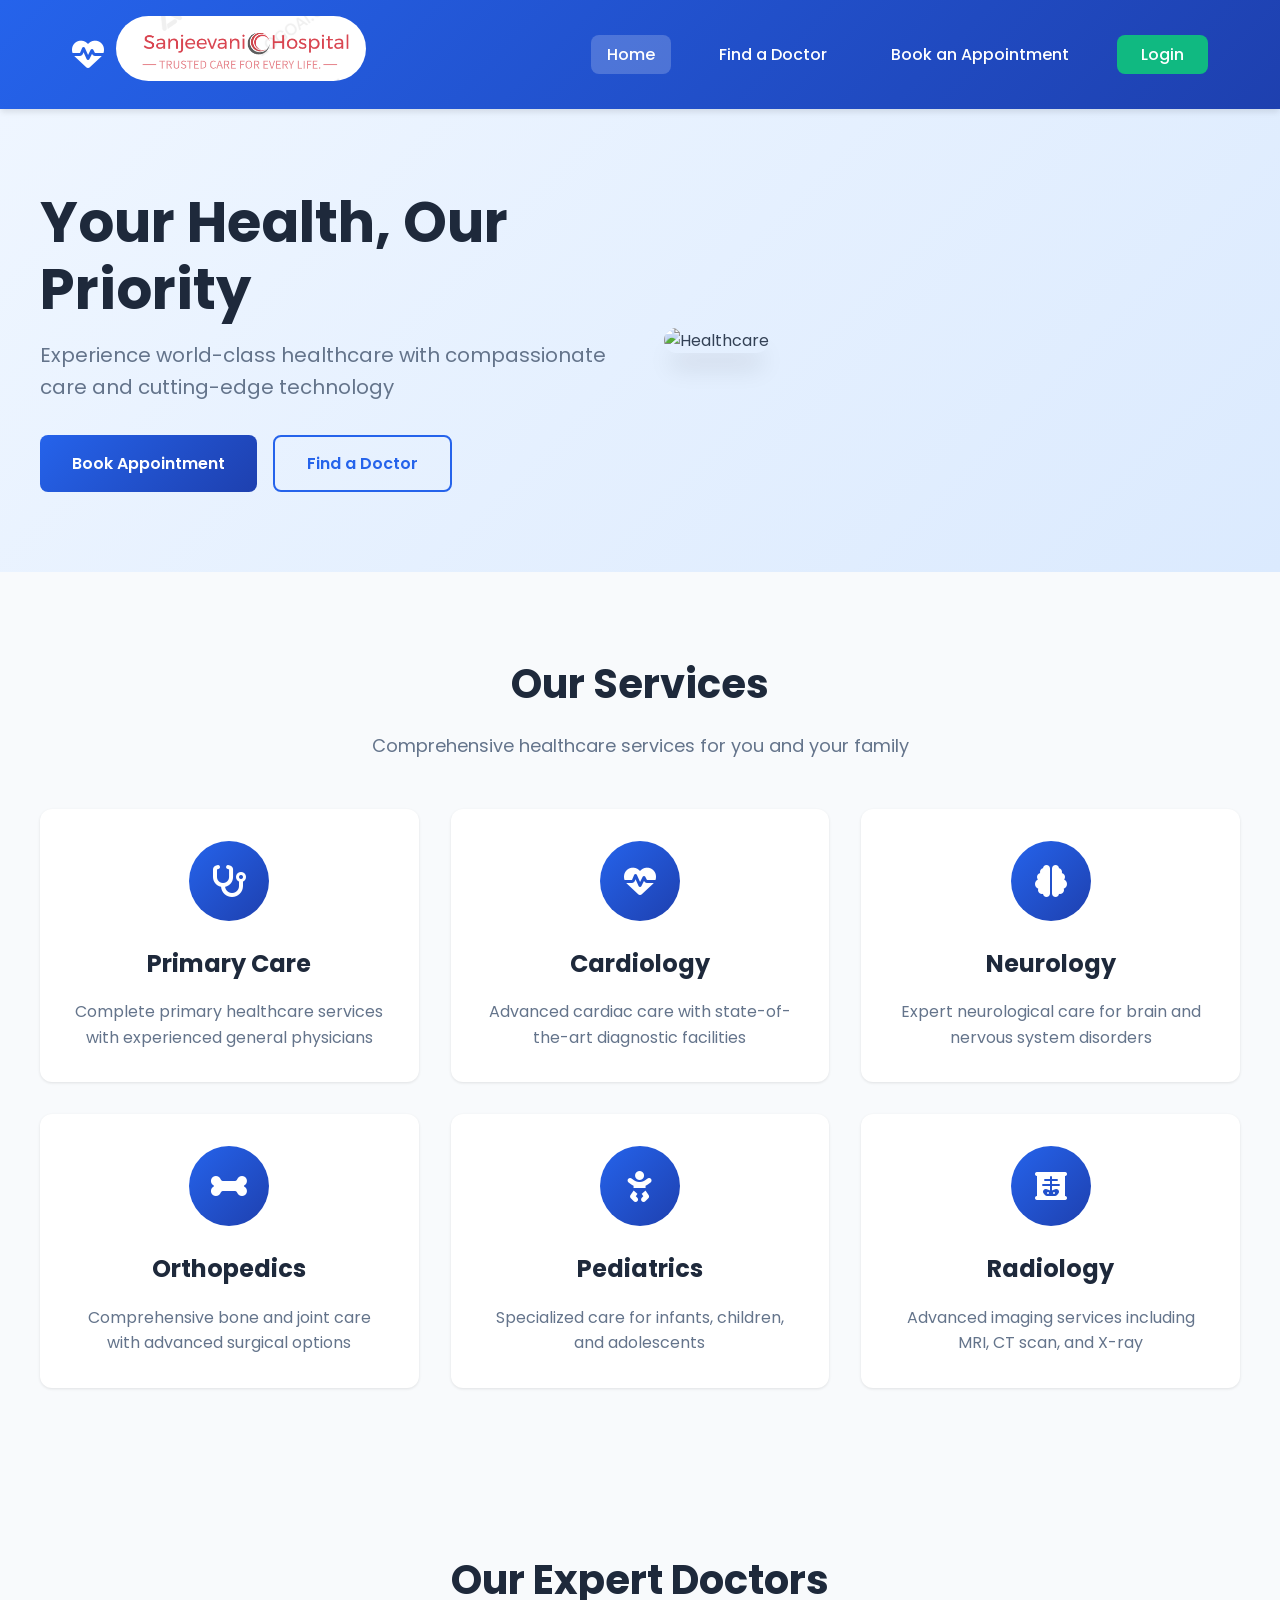
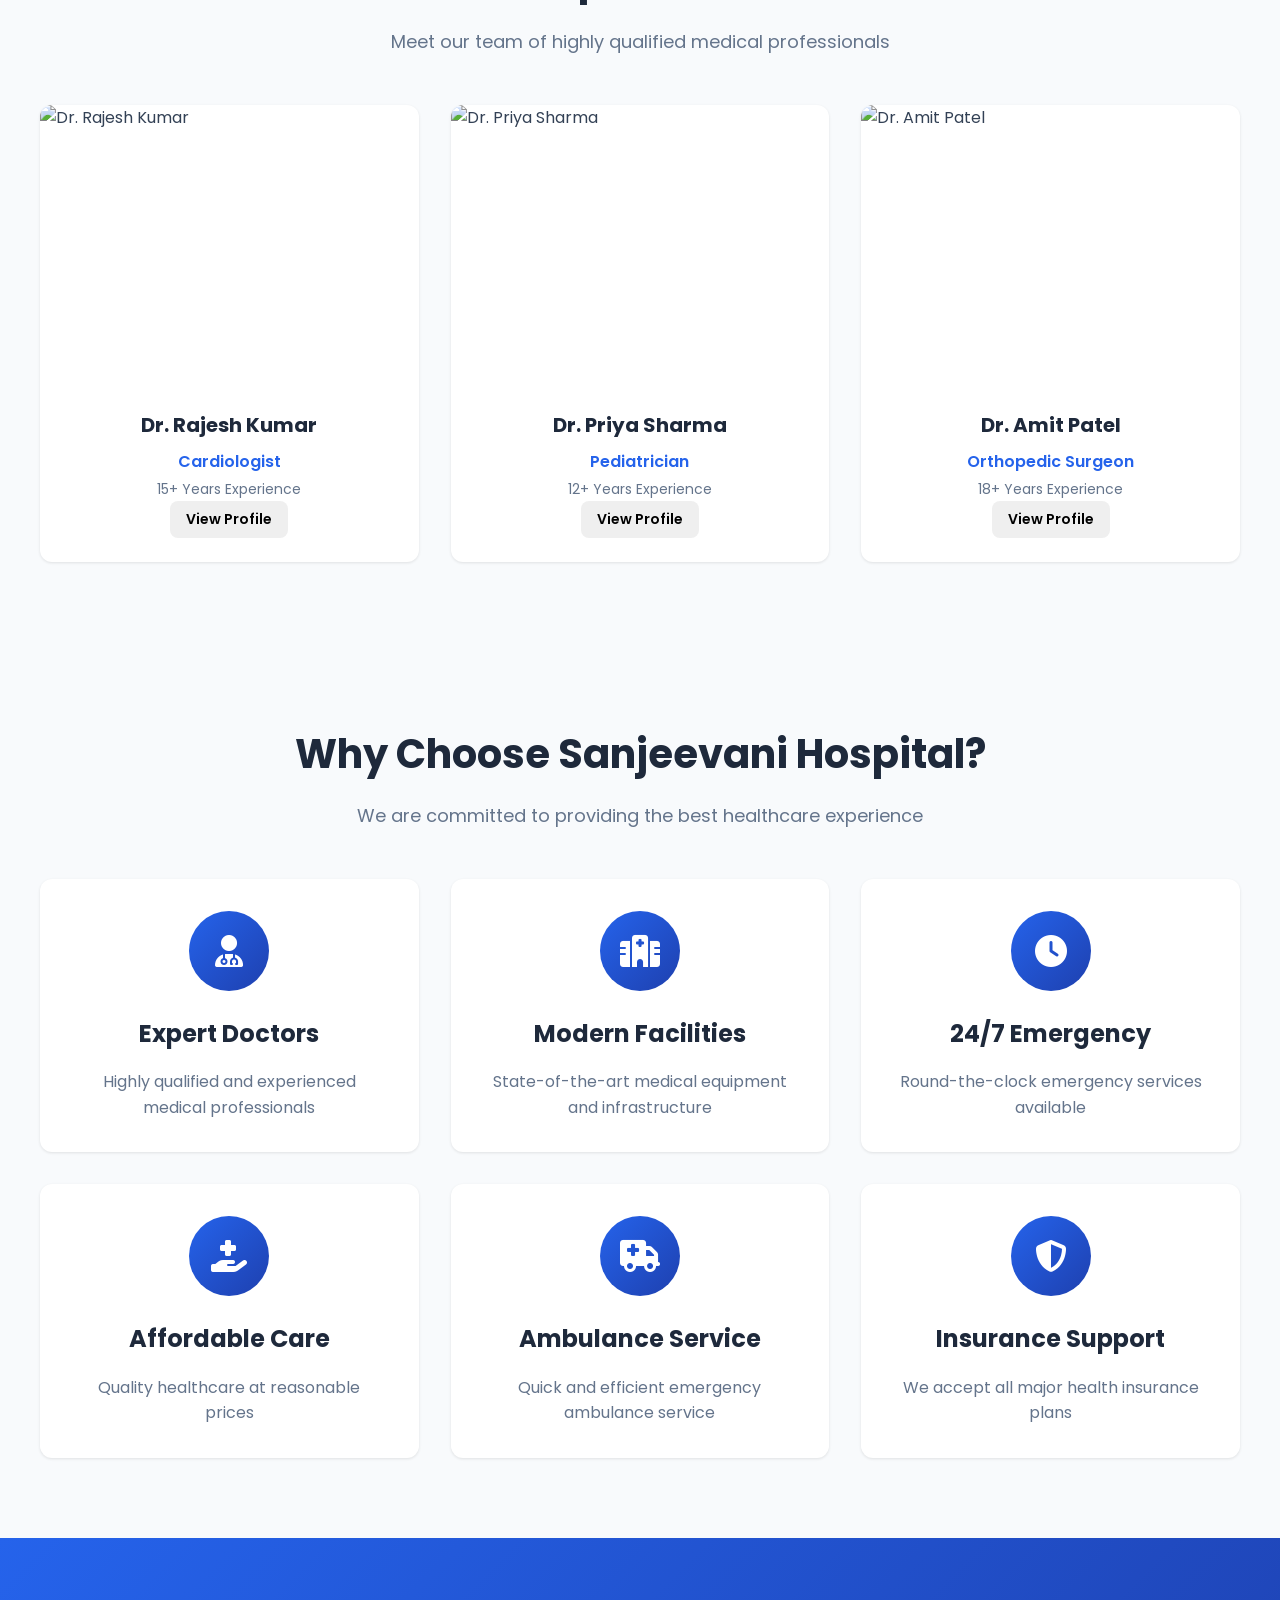
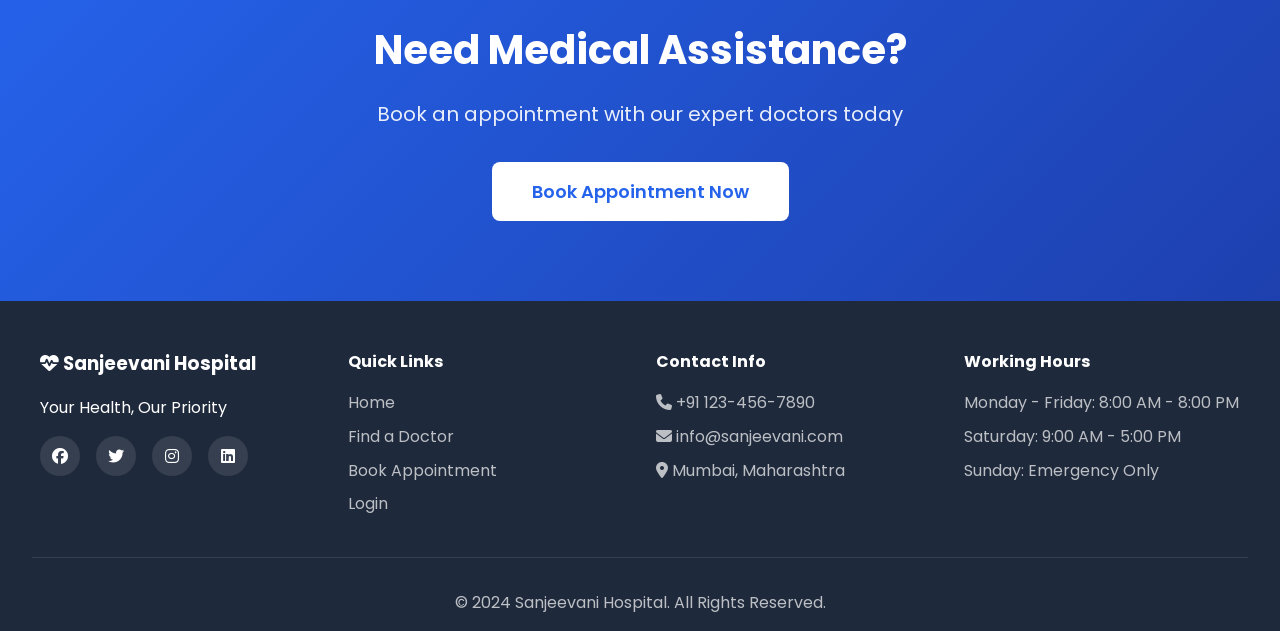
==== commit 81879ccc: "signup is added" ====
--- a/index.html
+++ b/index.html
@@ -34,7 +34,7 @@
           <li><a href="#" data-page="home" class="nav-link active">Home</a></li>
           <li><a href="find-doctor.html" data-page="find-doctor" class="nav-link">Find a Doctor</a></li>
           <li><a href="book-appointment.html" data-page="book-appointment" class="nav-link">Book an Appointment</a></li>
-          <li><a href="login.html" data-page="login" class="nav-link login-btn">Login / Signup</a></li>
+          <li><a href="login.html" data-page="login" class="nav-link login-btn">Login</a></li>
         </ul>
 
         <!-- Mobile Menu Toggle -->
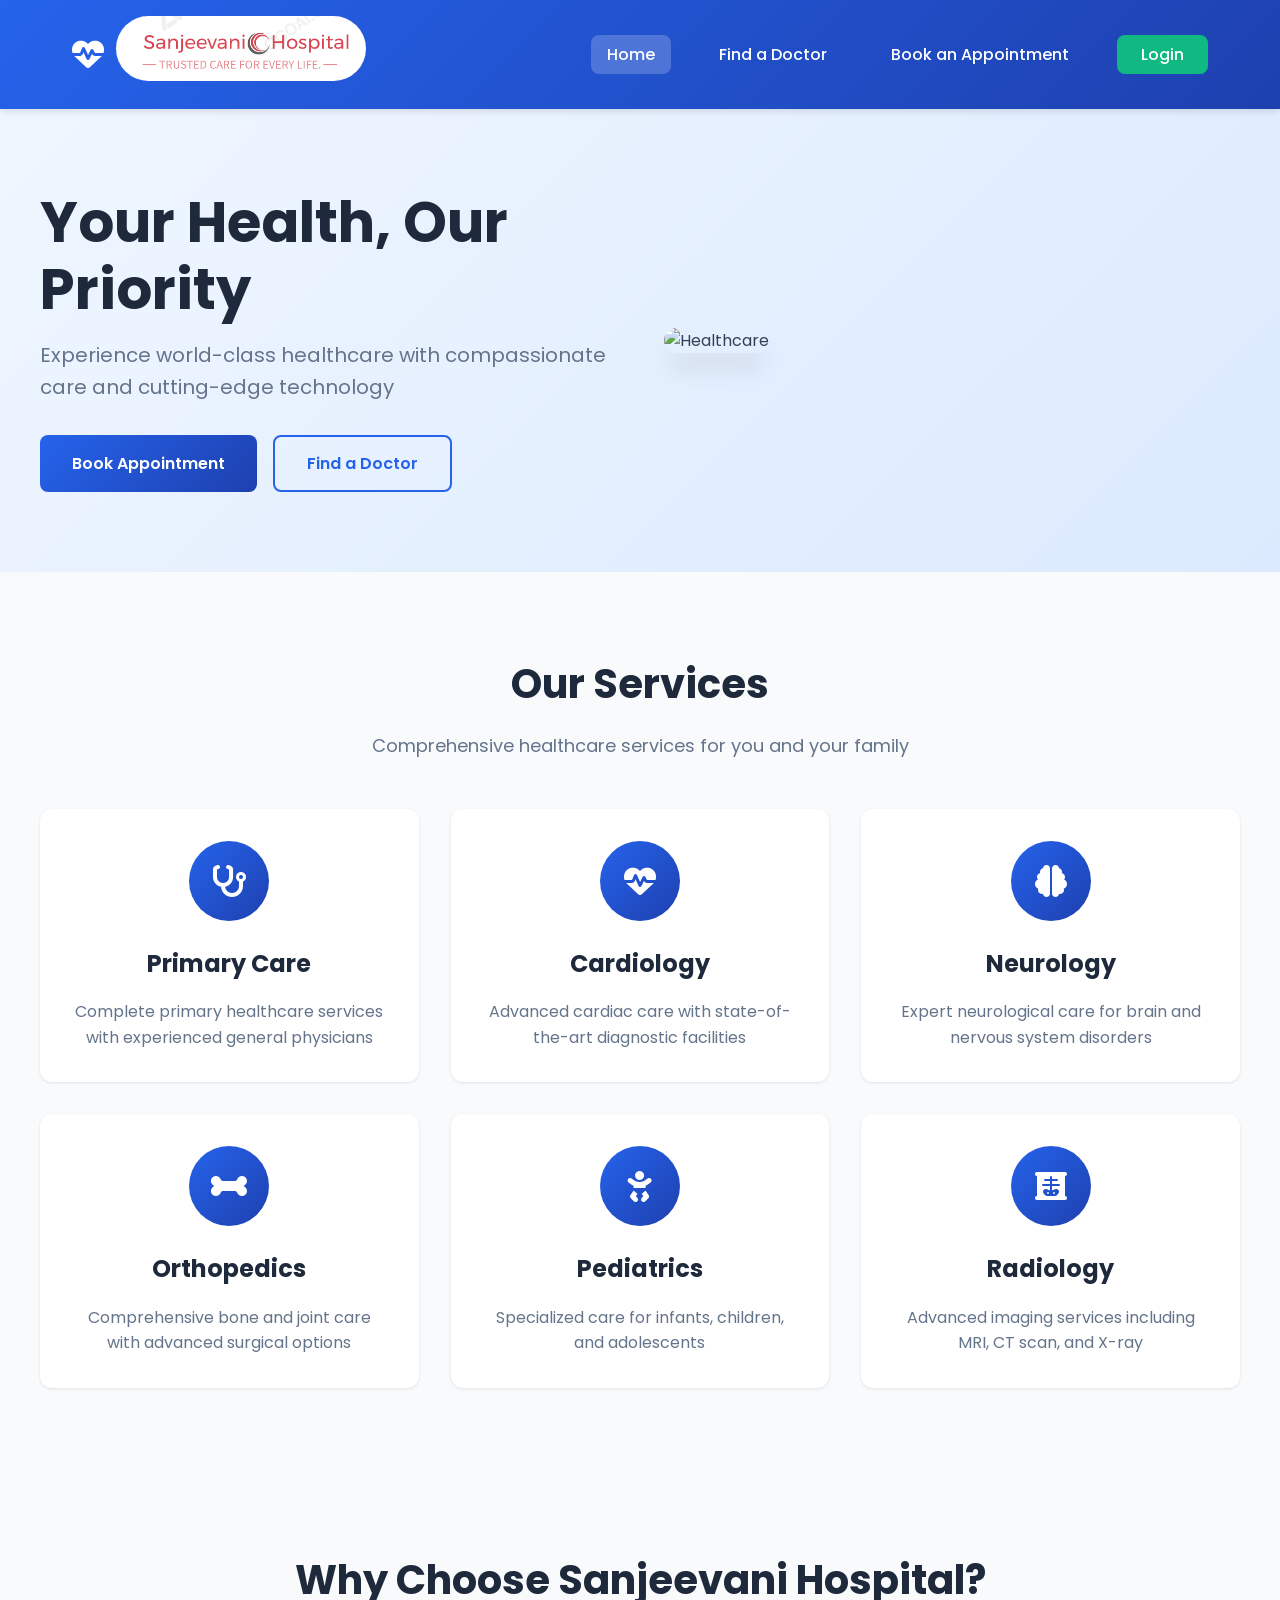
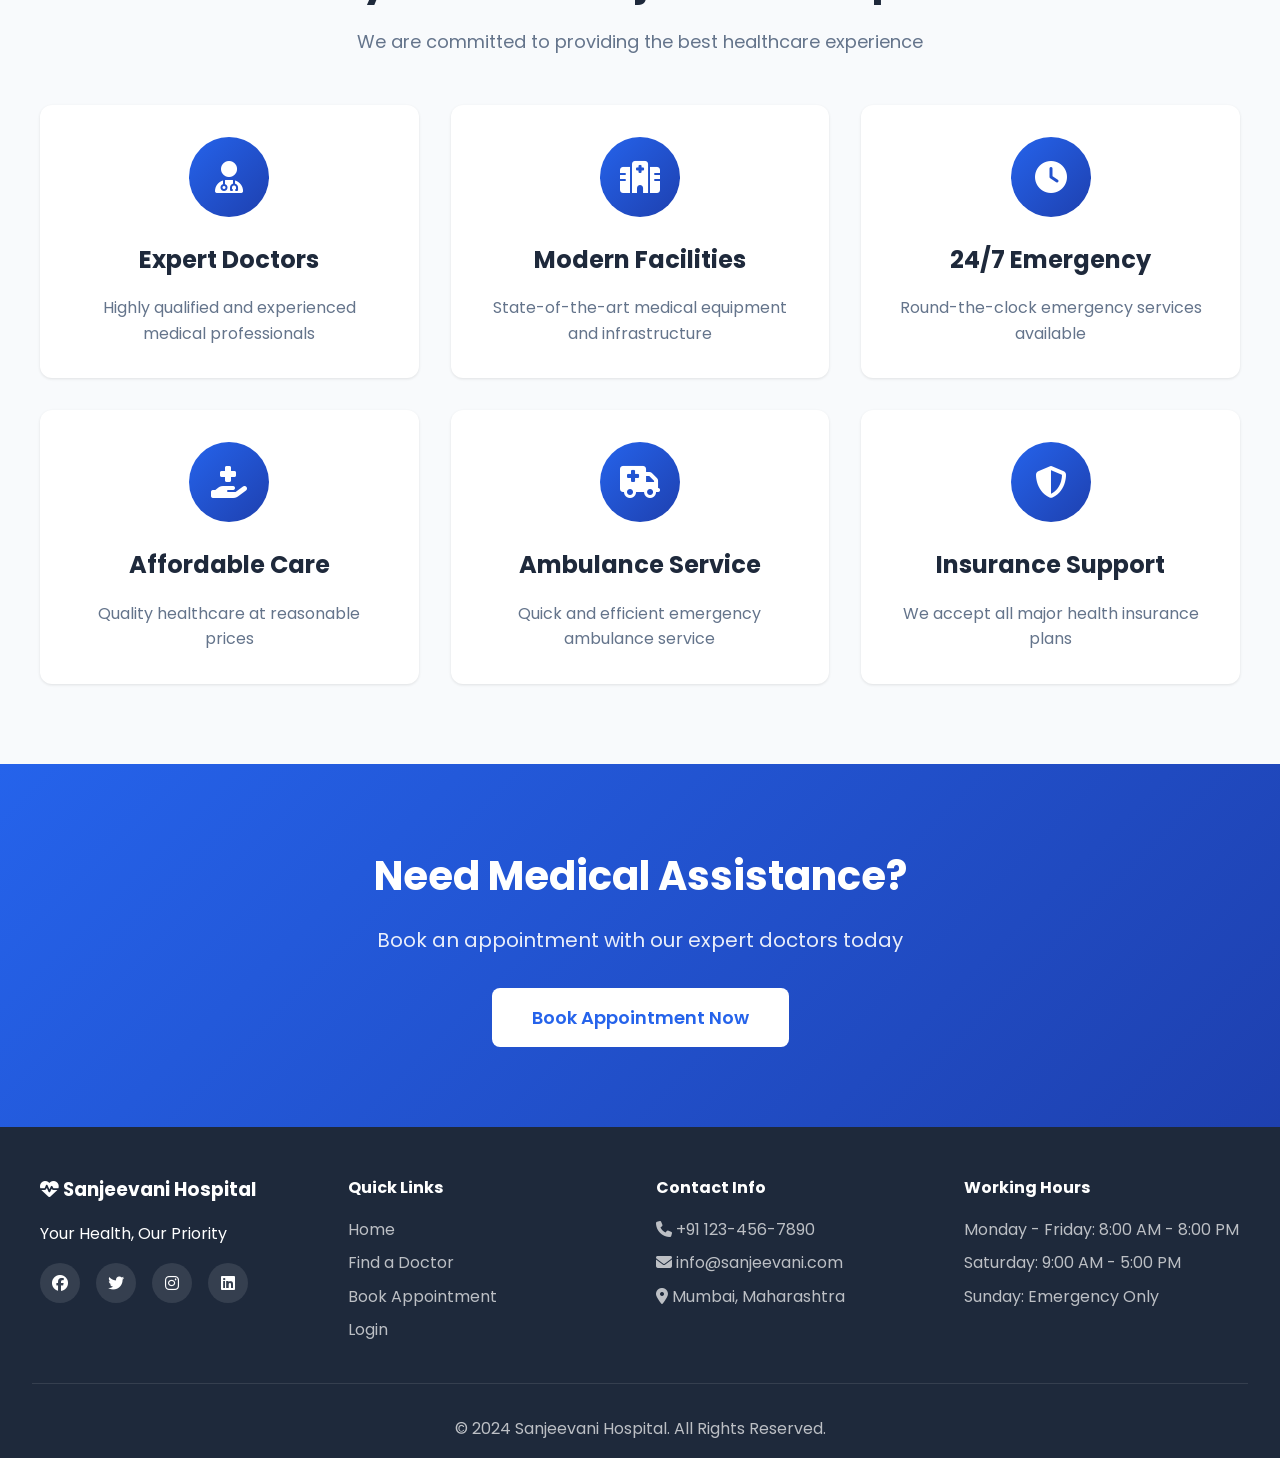
==== commit bdb36406: "fire base google is added and some frontend is modified" ====
--- a/index.html
+++ b/index.html
@@ -32,7 +32,7 @@
         <!-- Right Side: Navigation Menu -->
         <ul class="nav-menu">
           <li><a href="#" data-page="home" class="nav-link active">Home</a></li>
-          <li><a href="find-doctor.html" data-page="find-doctor" class="nav-link">Find a Doctor</a></li>
+          <li><a href="find-doctor.php" data-page="find-doctor" class="nav-link">Find a Doctor</a></li>
           <li><a href="book-appointment.html" data-page="book-appointment" class="nav-link">Book an Appointment</a></li>
           <li><a href="login.html" data-page="login" class="nav-link login-btn">Login</a></li>
         </ul>
@@ -122,50 +122,7 @@
     </section>
 
     <!-- Featured Doctors Section -->
-    <section class="featured-doctors-section">
-      <div class="section-container">
-        <h2 class="section-title">Our Expert Doctors</h2>
-        <p class="section-subtitle">Meet our team of highly qualified medical professionals</p>
-
-        <div class="doctors-grid">
-          <div class="doctor-card">
-            <div class="doctor-image">
-              <img src="https://images.pexels.com/photos/5215024/pexels-photo-5215024.jpeg?auto=compress&cs=tinysrgb&w=400" alt="Dr. Rajesh Kumar">
-            </div>
-            <div class="doctor-info">
-              <h3>Dr. Rajesh Kumar</h3>
-              <p class="specialization">Cardiologist</p>
-              <p class="experience">15+ Years Experience</p>
-              <button class="btn btn-small" data-page="find-doctor">View Profile</button>
-            </div>
-          </div>
-
-          <div class="doctor-card">
-            <div class="doctor-image">
-              <img src="https://images.pexels.com/photos/5327585/pexels-photo-5327585.jpeg?auto=compress&cs=tinysrgb&w=400" alt="Dr. Priya Sharma">
-            </div>
-            <div class="doctor-info">
-              <h3>Dr. Priya Sharma</h3>
-              <p class="specialization">Pediatrician</p>
-              <p class="experience">12+ Years Experience</p>
-              <button class="btn btn-small" data-page="find-doctor">View Profile</button>
-            </div>
-          </div>
-
-          <div class="doctor-card">
-            <div class="doctor-image">
-              <img src="https://images.pexels.com/photos/5452293/pexels-photo-5452293.jpeg?auto=compress&cs=tinysrgb&w=400" alt="Dr. Amit Patel">
-            </div>
-            <div class="doctor-info">
-              <h3>Dr. Amit Patel</h3>
-              <p class="specialization">Orthopedic Surgeon</p>
-              <p class="experience">18+ Years Experience</p>
-              <button class="btn btn-small" data-page="find-doctor">View Profile</button>
-            </div>
-          </div>
-        </div>
-      </div>
-    </section>
+   
 
     <!-- Why Choose Us Section -->
     <section class="why-choose-section">
@@ -230,7 +187,7 @@
       <div class="cta-container">
         <h2>Need Medical Assistance?</h2>
         <p>Book an appointment with our expert doctors today</p>
-        <button class="btn btn-large btn-white" data-page="book-appointment">Book Appointment Now</button>
+        <a href="book-appointment.html"><button  class="btn btn-large btn-white" data-page="book-appointment">Book Appointment Now</button></a>
       </div>
     </section>
     </main>
@@ -252,10 +209,10 @@
         <div class="footer-section">
           <h4>Quick Links</h4>
           <ul>
-            <li><a href="#" data-page="home">Home</a></li>
-            <li><a href="#" data-page="find-doctor">Find a Doctor</a></li>
-            <li><a href="#" data-page="book-appointment">Book Appointment</a></li>
-            <li><a href="#" data-page="login">Login</a></li>
+            <li><a href="index.php" data-page="home">Home</a></li>
+            <li><a href="find-doctor.php" data-page="find-doctor">Find a Doctor</a></li>
+            <li><a href="book-appointment.html" data-page="book-appointment">Book Appointment</a></li>
+            <li><a href="login.html" data-page="login">Login</a></li>
           </ul>
         </div>
 
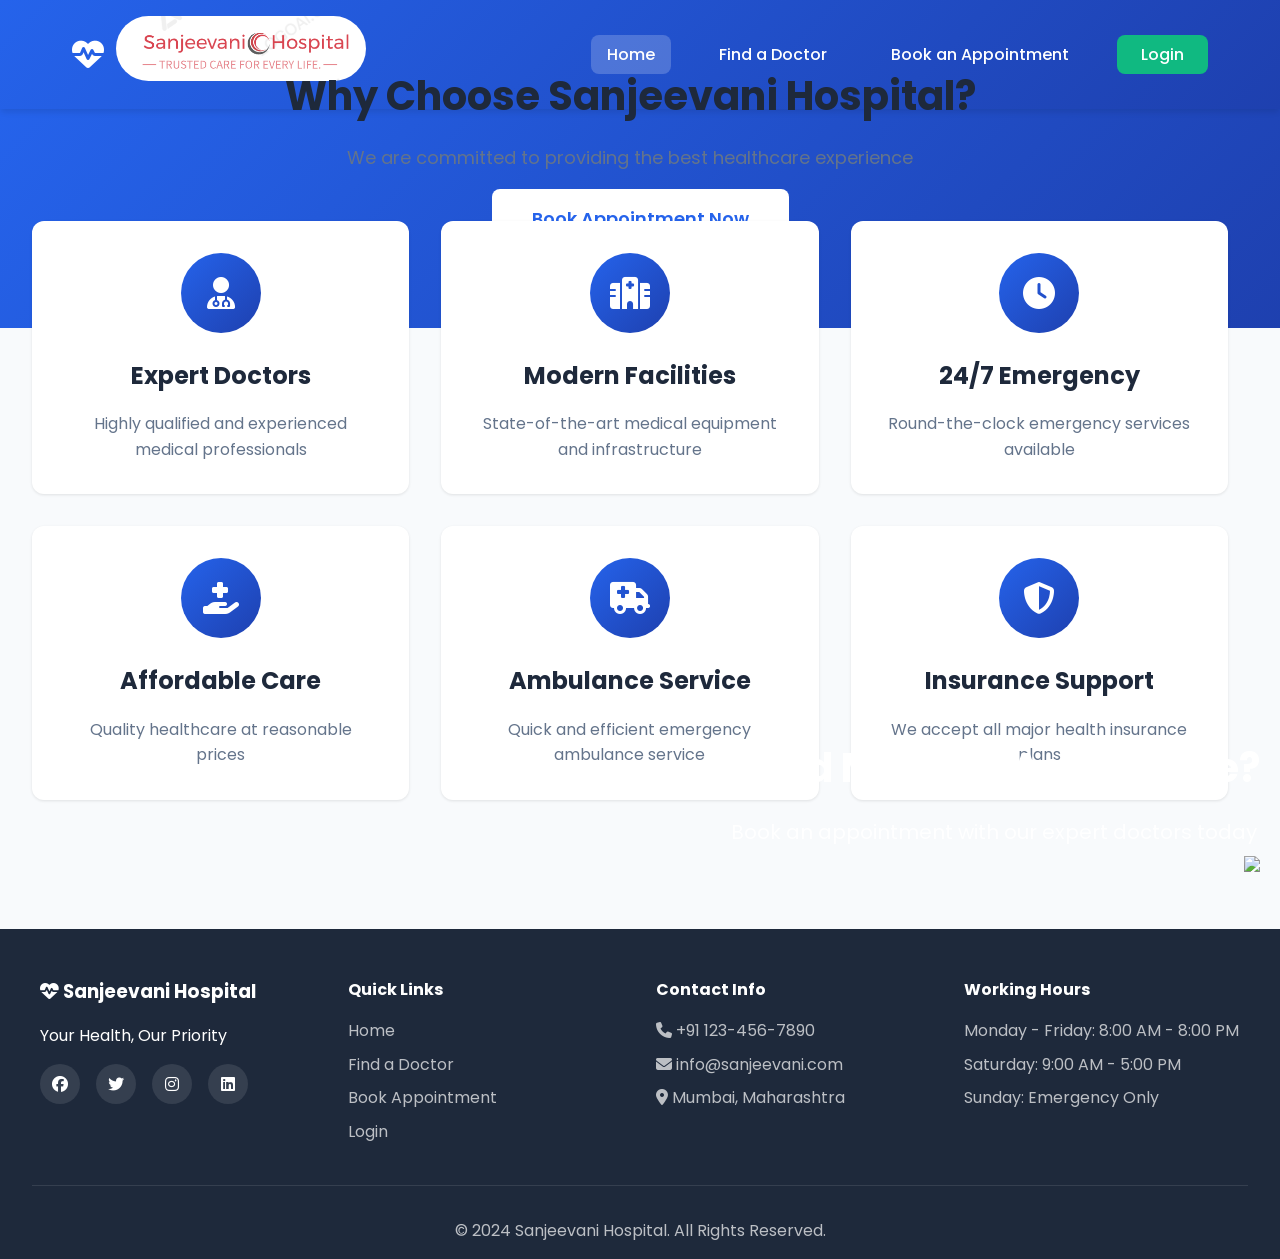
==== commit 0815bed5: "added whatsapp chat" ====
--- a/index.html
+++ b/index.html
@@ -37,6 +37,9 @@
           <li><a href="login.html" data-page="login" class="nav-link login-btn">Login</a></li>
         </ul>
 
+        <a href="https://wa.me/917382522409?text=Hello%20I%20want%20to%20book%20an%20appointment" target="_blank" class="whatsapp-float">
+    <img src="https://cdn-icons-png.flaticon.com/512/733/733585.png" width="50">
+
         <!-- Mobile Menu Toggle -->
         <div class="mobile-menu-toggle">
           <i class="fas fa-bars"></i>
@@ -241,5 +244,7 @@
     </footer>
 
     <script type="module" src="/main.js"></script>
+
+</a>
   </body>
 </html>
--- a/style.css
+++ b/style.css
@@ -1683,3 +1683,11 @@
     grid-template-columns: 1fr;
   }
 }
+
+
+.whatsapp-float {
+    position: fixed;
+    bottom: 20px;
+    right: 20px;
+    z-index: 1000;
+}
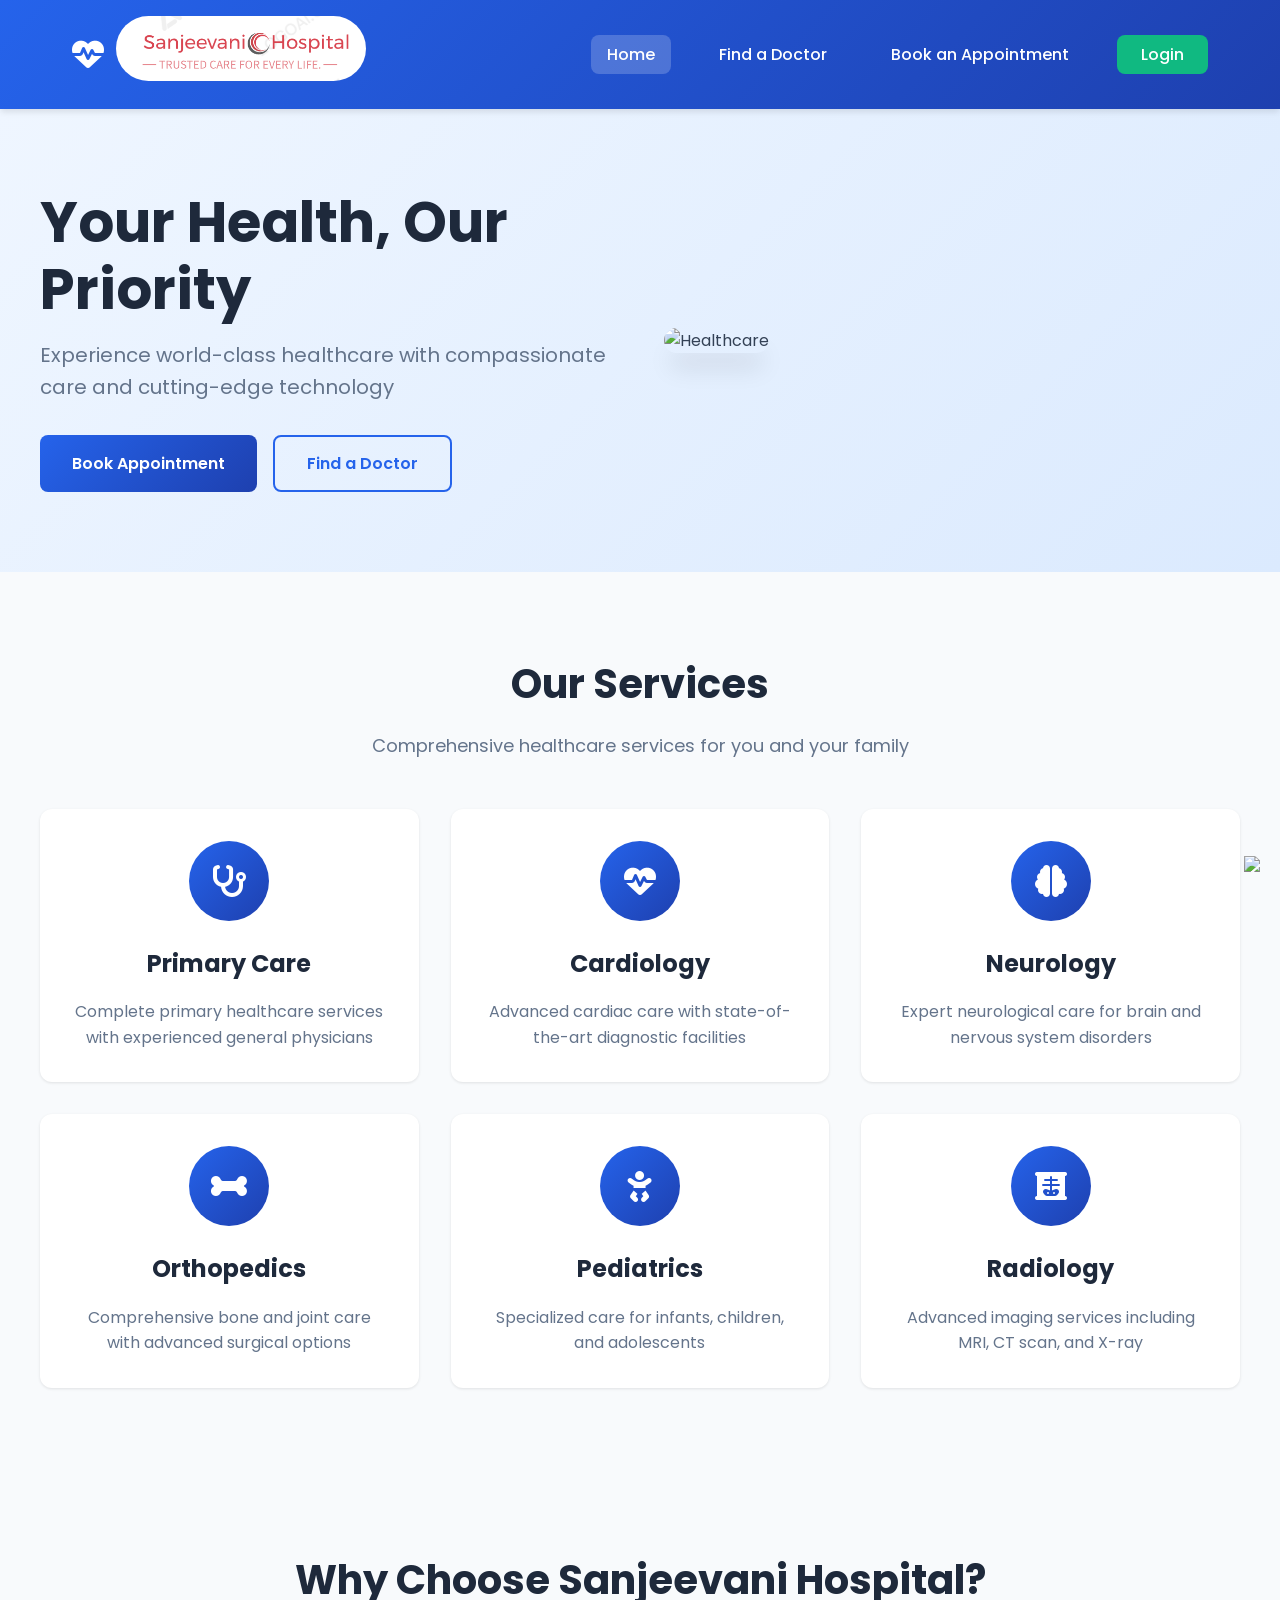
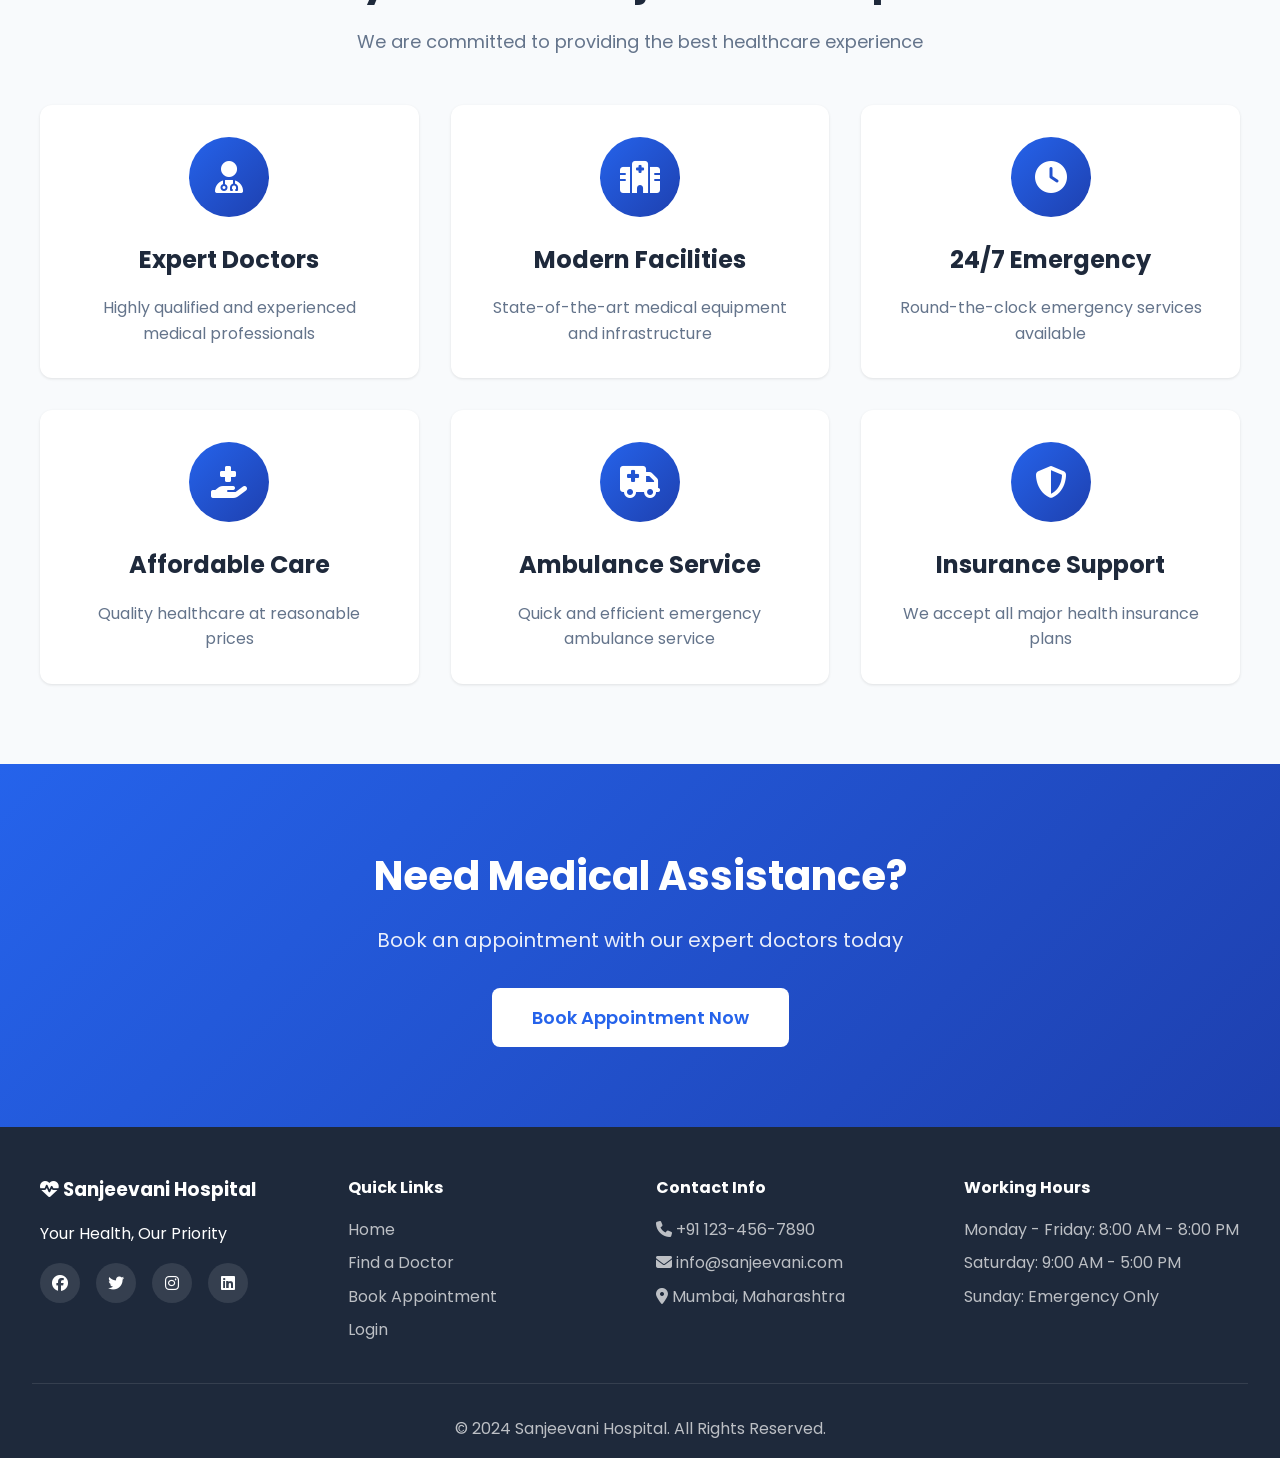
==== commit e1685b97: "whatsapp chat added" ====
--- a/index.html
+++ b/index.html
@@ -38,7 +38,7 @@
         </ul>
 
         <a href="https://wa.me/917382522409?text=Hello%20I%20want%20to%20book%20an%20appointment" target="_blank" class="whatsapp-float">
-    <img src="https://cdn-icons-png.flaticon.com/512/733/733585.png" width="50">
+    <img src="https://cdn-icons-png.flaticon.com/512/733/733585.png" width="50"></a>
 
         <!-- Mobile Menu Toggle -->
         <div class="mobile-menu-toggle">
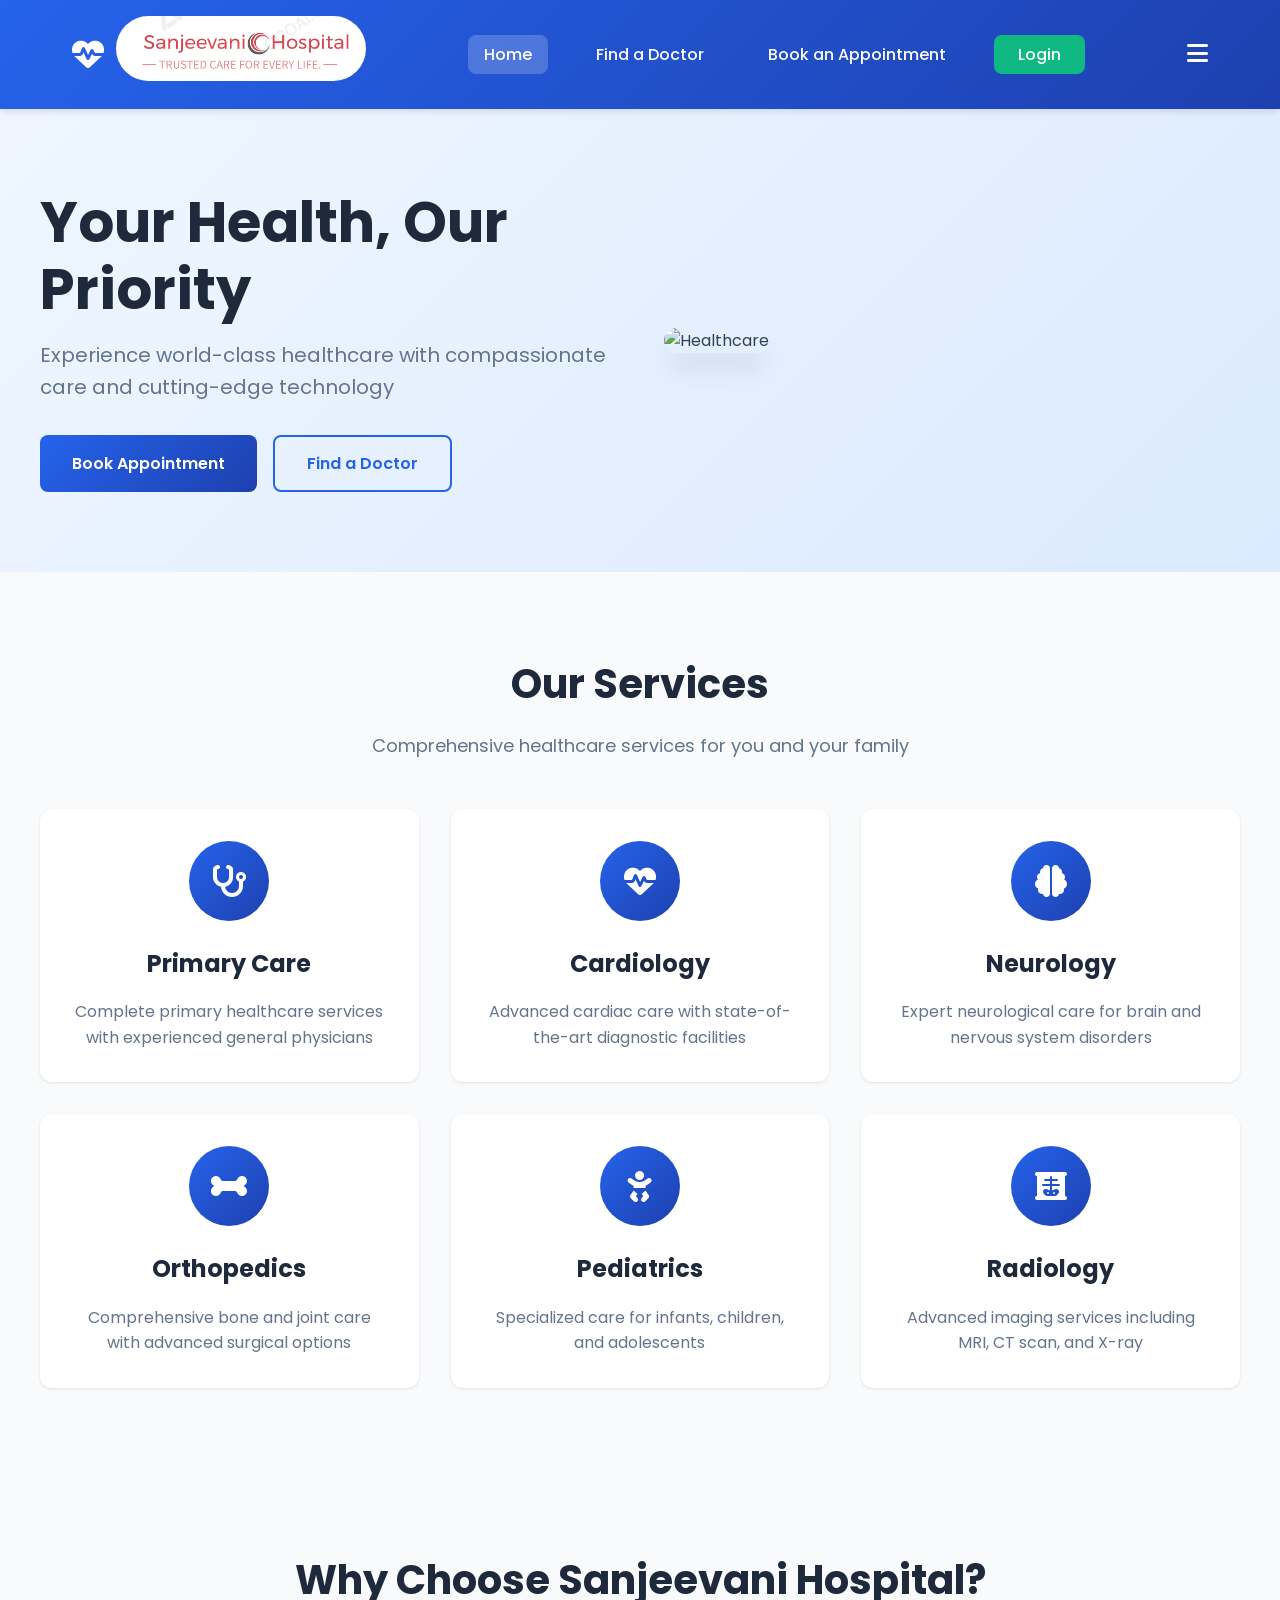
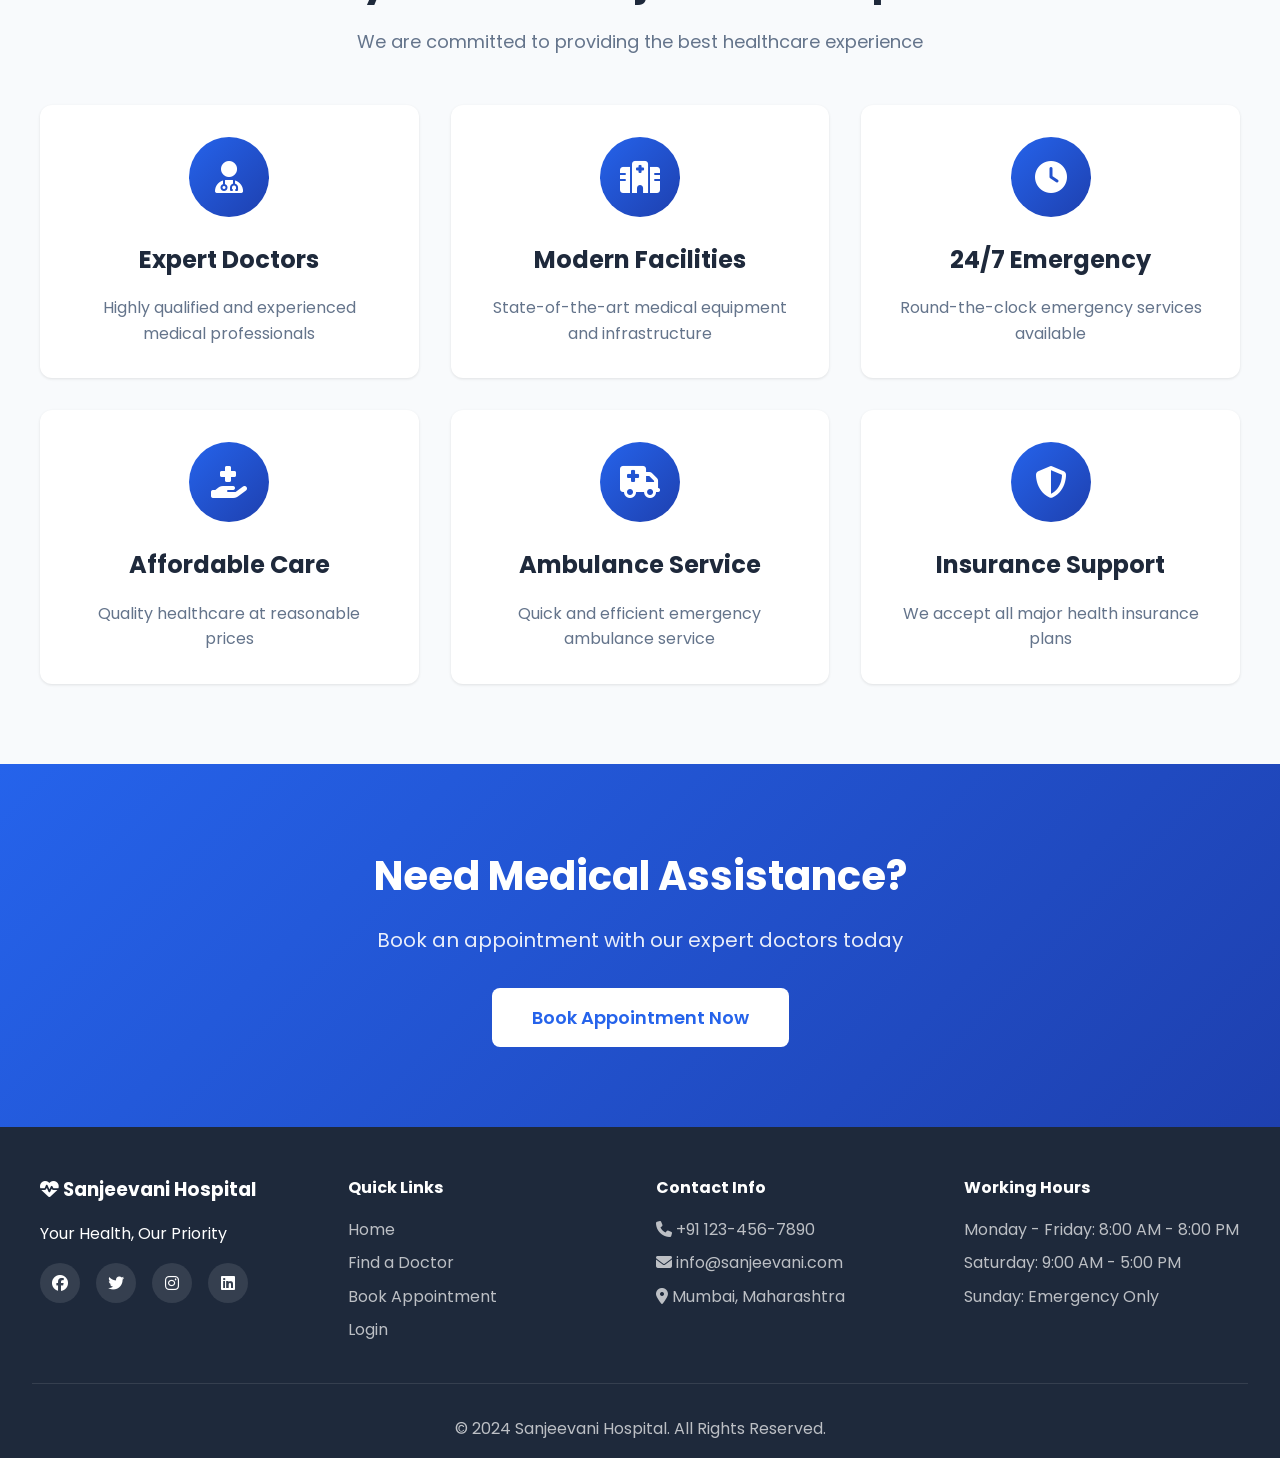
==== commit 03fe86a7: "page redirecting is added" ====
--- a/index.html
+++ b/index.html
@@ -37,9 +37,6 @@
           <li><a href="login.html" data-page="login" class="nav-link login-btn">Login</a></li>
         </ul>
 
-        <a href="https://wa.me/917382522409?text=Hello%20I%20want%20to%20book%20an%20appointment" target="_blank" class="whatsapp-float">
-    <img src="https://cdn-icons-png.flaticon.com/512/733/733585.png" width="50"></a>
-
         <!-- Mobile Menu Toggle -->
         <div class="mobile-menu-toggle">
           <i class="fas fa-bars"></i>
@@ -242,9 +239,7 @@
         <p>&copy; 2024 Sanjeevani Hospital. All Rights Reserved.</p>
       </div>
     </footer>
-
+<script src="script.js"></script>
     <script type="module" src="/main.js"></script>
-
-</a>
   </body>
 </html>
--- a/style.css
+++ b/style.css
@@ -107,7 +107,7 @@
 }
 
 .mobile-menu-toggle {
-  display: none;
+  /*display: none;*/
   color: white;
   font-size: 1.5rem;
   cursor: pointer;
@@ -1683,11 +1683,3 @@
     grid-template-columns: 1fr;
   }
 }
-
-
-.whatsapp-float {
-    position: fixed;
-    bottom: 20px;
-    right: 20px;
-    z-index: 1000;
-}
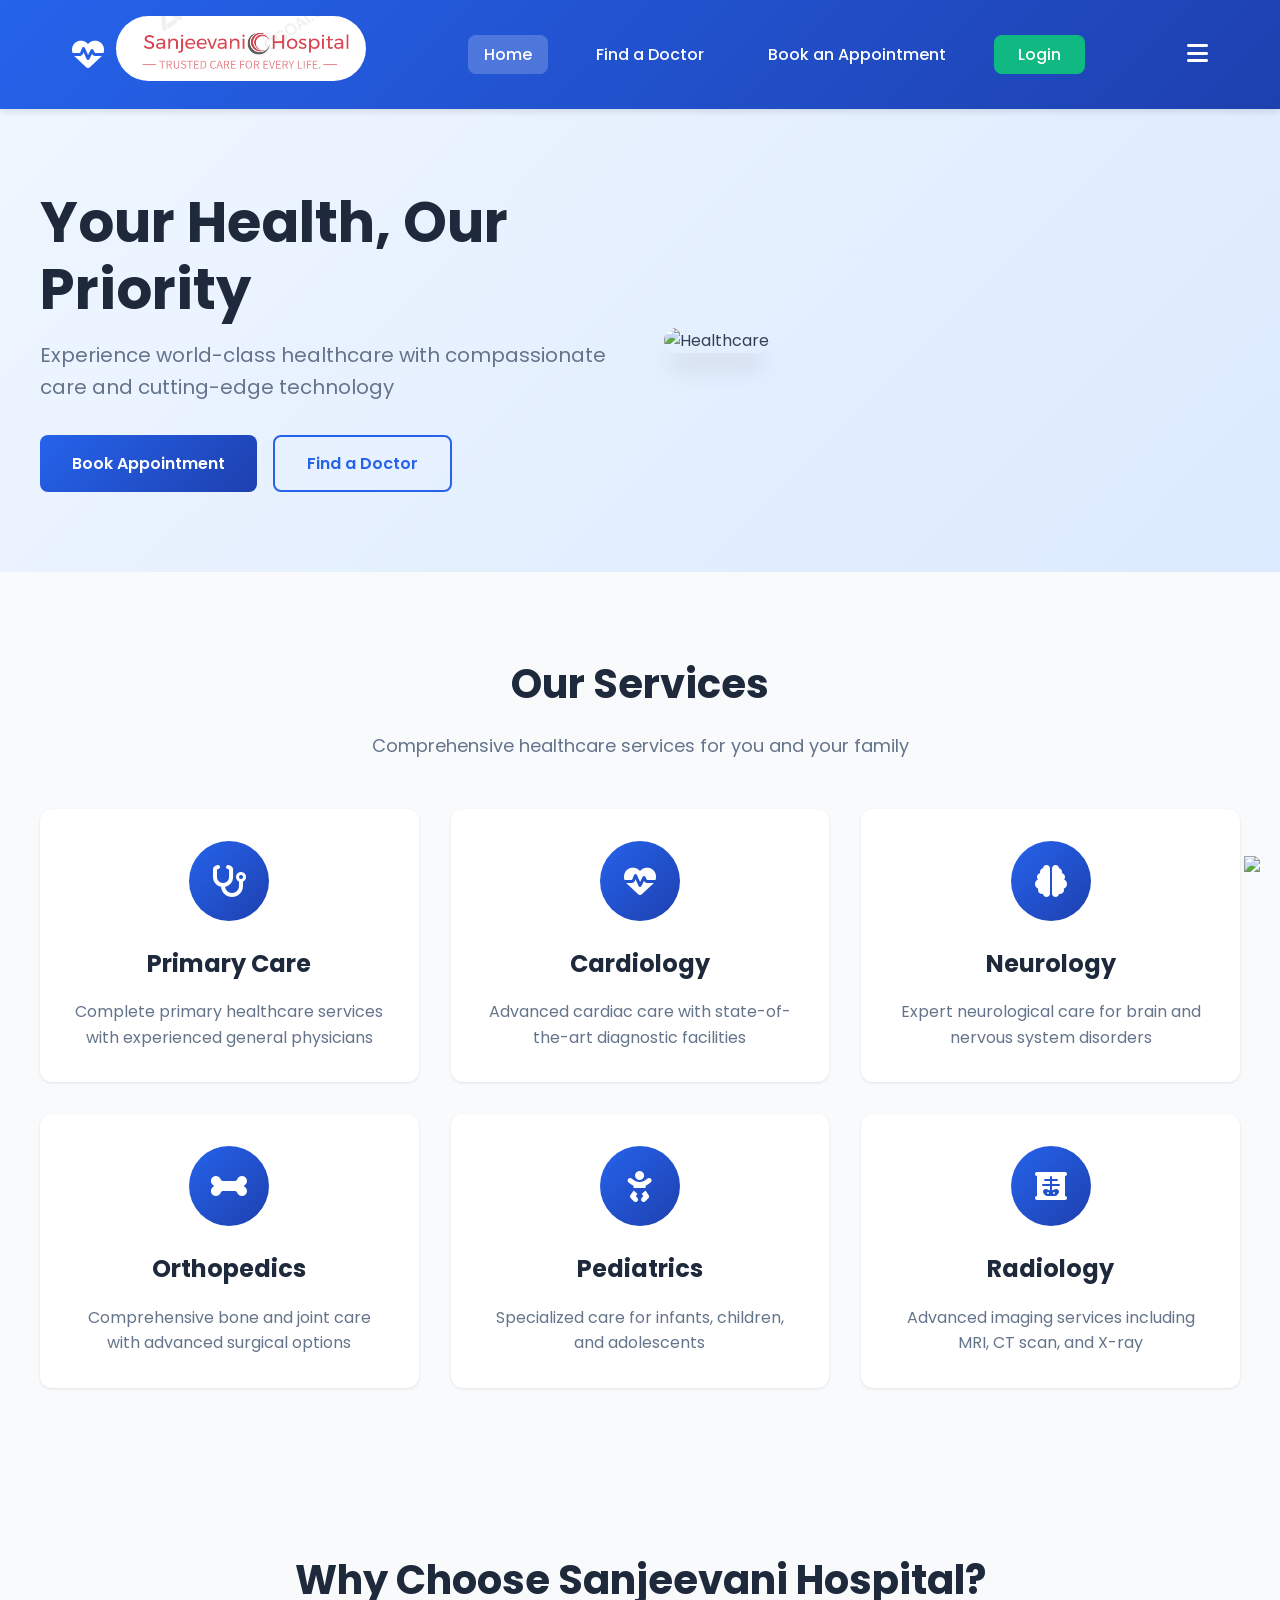
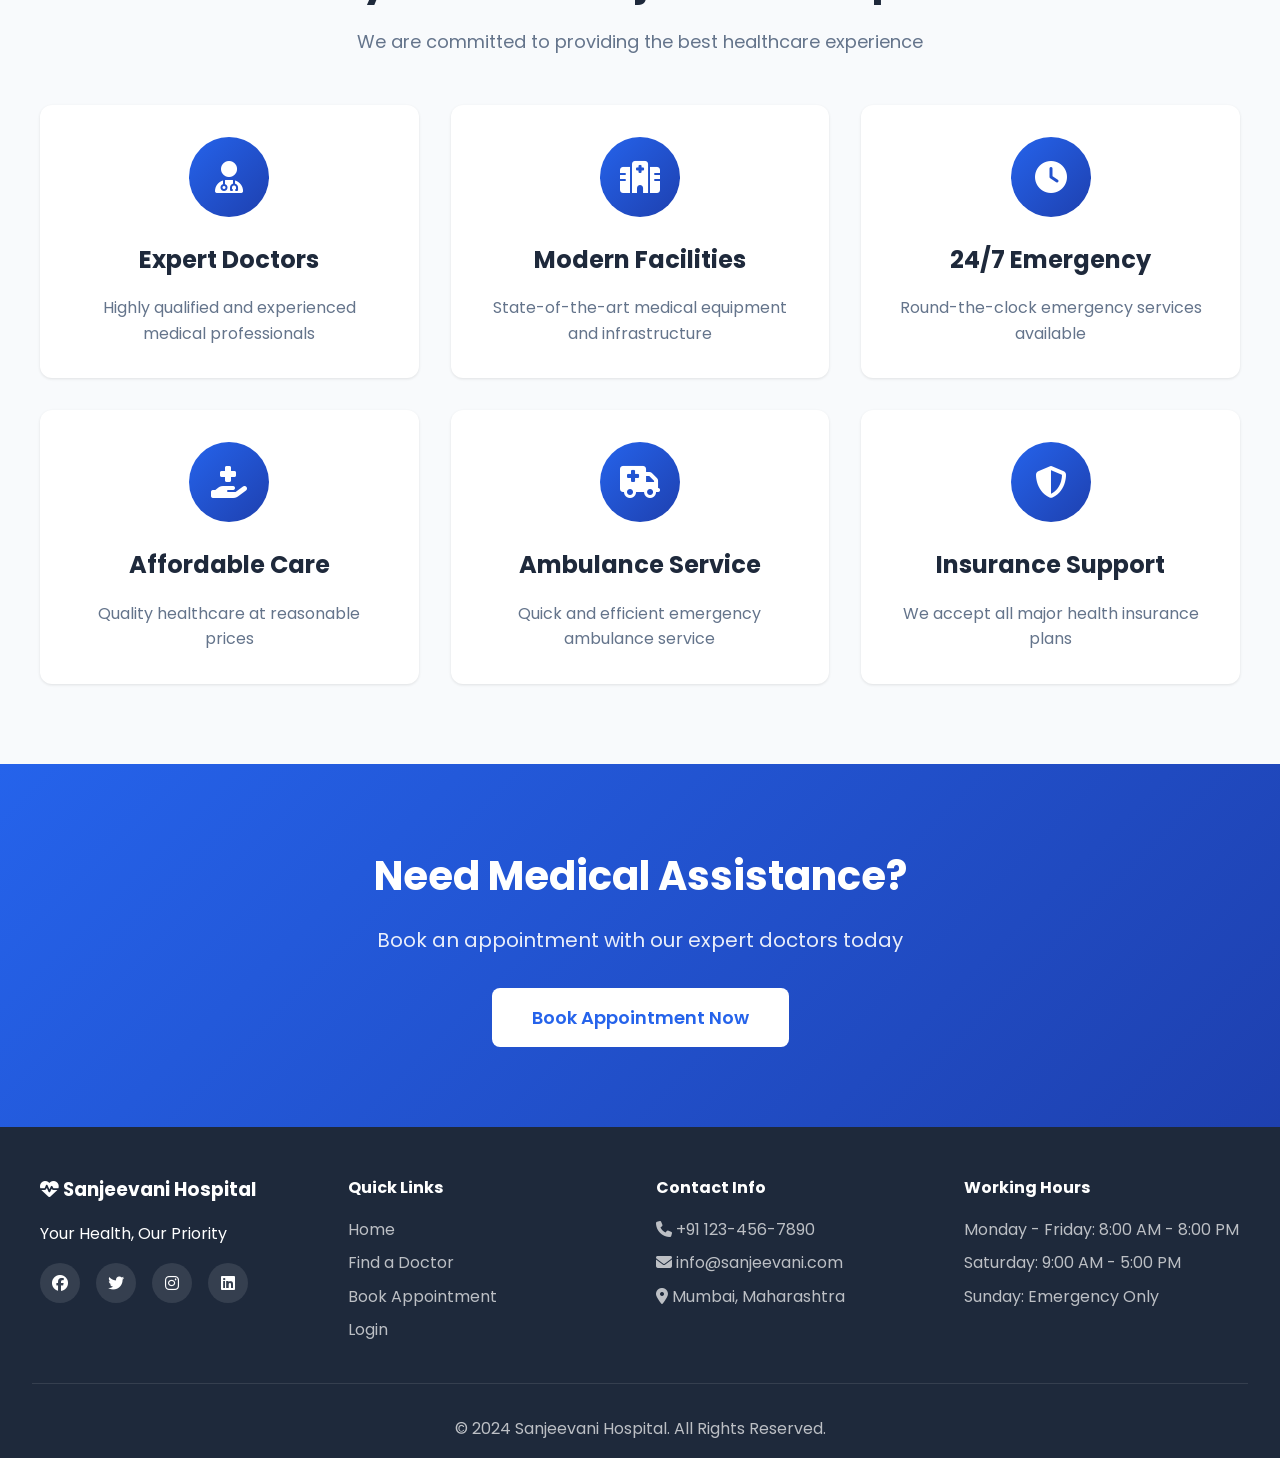
==== commit 53e0863c: "page redirecting is added" ====
--- a/index.html
+++ b/index.html
@@ -37,6 +37,9 @@
           <li><a href="login.html" data-page="login" class="nav-link login-btn">Login</a></li>
         </ul>
 
+        <a href="https://wa.me/917382522409?text=Hello%20I%20want%20to%20book%20an%20appointment" target="_blank" class="whatsapp-float">
+    <img src="https://cdn-icons-png.flaticon.com/512/733/733585.png" width="50"></a>
+
         <!-- Mobile Menu Toggle -->
         <div class="mobile-menu-toggle">
           <i class="fas fa-bars"></i>
@@ -241,5 +244,7 @@
     </footer>
 <script src="script.js"></script>
     <script type="module" src="/main.js"></script>
+
+</a>
   </body>
 </html>
--- a/style.css
+++ b/style.css
@@ -1683,3 +1683,11 @@
     grid-template-columns: 1fr;
   }
 }
+
+
+.whatsapp-float {
+    position: fixed;
+    bottom: 20px;
+    right: 20px;
+    z-index: 1000;
+}
